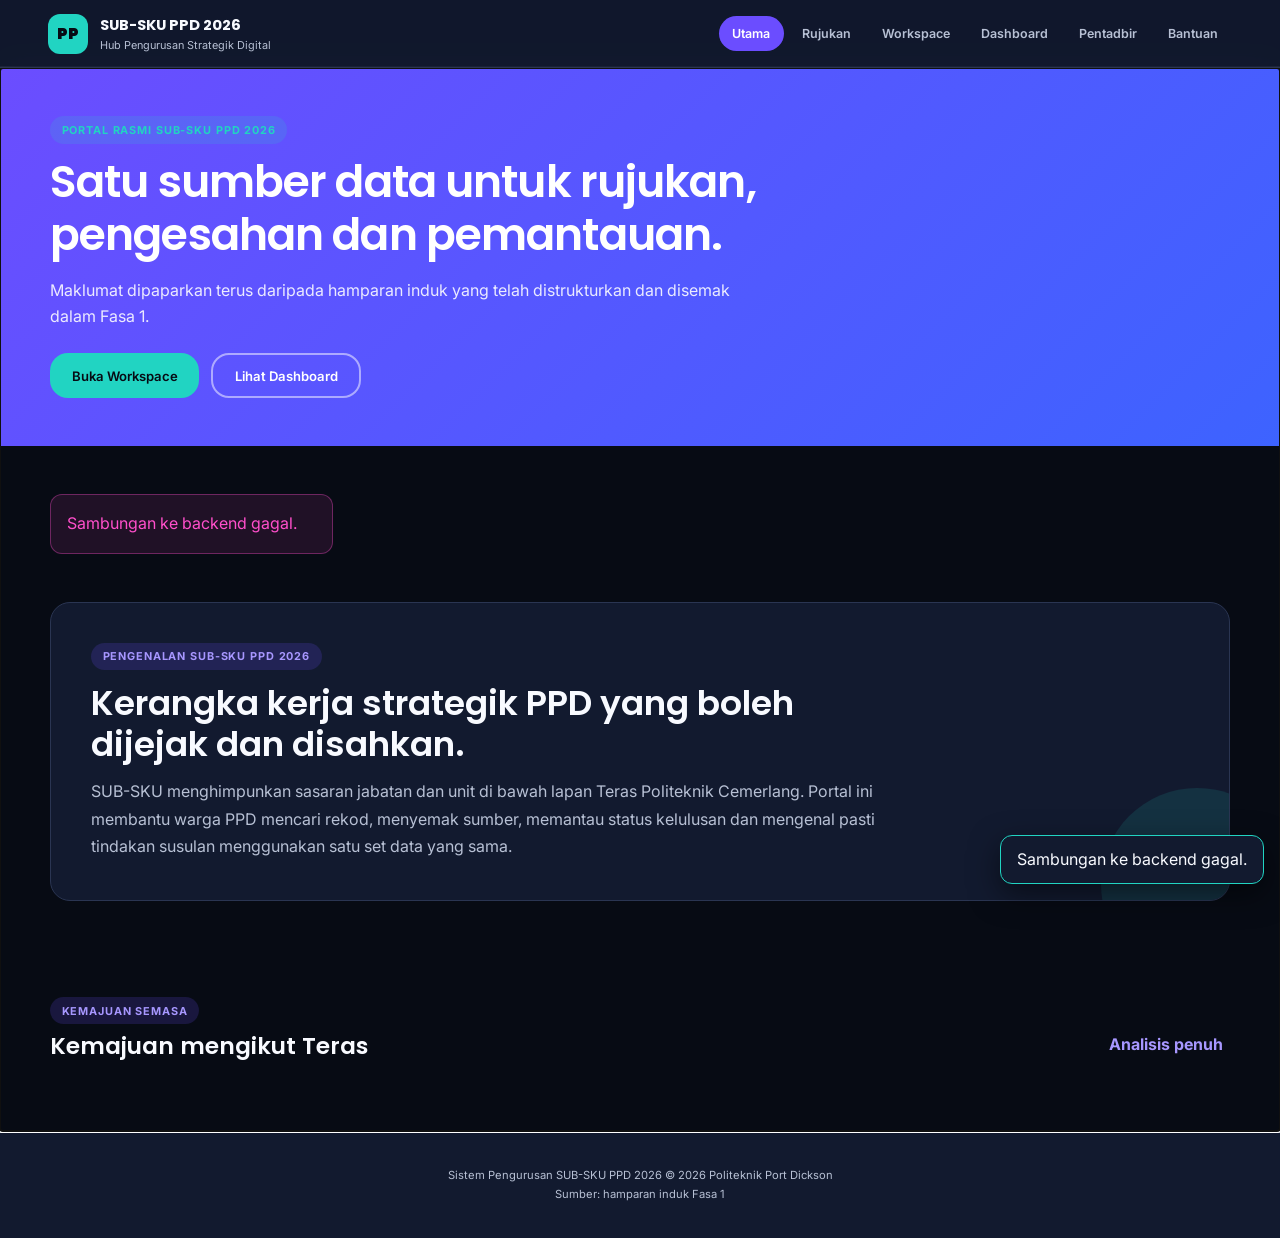
==== index.html @ 53a94548 "Apply CAMP21 master design system (shared with Smart DT Guide) Restyle the portal with the shared de" ====
<!DOCTYPE html>
<html lang="ms">
<head>
  <base target="_top">
  <meta charset="utf-8">
  <meta name="description" content="Portal rujukan, pemantauan dan pengurusan SUB-SKU Politeknik Port Dickson 2026.">
  <title>SUB-SKU PPD 2026</title>
  <link href="https://fonts.googleapis.com/css2?family=Inter:wght@400;500;600&family=Poppins:wght@500;600;700&display=swap" rel="stylesheet">
  <link rel="stylesheet" href="css/styles.css">
</head>
<body>
  <a class="skip-link" href="#main-content">Langkau ke kandungan utama</a>
  <header class="site-header">
    <a class="brand" href="?page=utama" data-view="utama" aria-label="SUB-SKU PPD 2026 — Utama">
      <span class="brand-mark" aria-hidden="true">PP</span>
      <span><strong>SUB-SKU PPD 2026</strong><small>Hub Pengurusan Strategik Digital</small></span>
    </a>
    <button class="menu-toggle" id="menu-toggle" type="button" aria-expanded="false" aria-controls="primary-nav">Menu</button>
    <nav id="primary-nav" class="primary-nav" aria-label="Navigasi utama">
      <button type="button" data-view="utama">Utama</button>
      <button type="button" data-view="rujukan">Rujukan</button>
      <button type="button" data-view="workspace">Workspace</button>
      <button type="button" data-view="dashboard">Dashboard</button>
      <button type="button" data-view="pentadbir">Pentadbir</button>
      <button type="button" data-view="bantuan">Bantuan</button>
    </nav>
  </header>

  <main id="main-content" tabindex="-1">
    <section class="view" id="view-utama" data-page="utama">
      <div class="hero">
        <div class="hero-inner">
          <span class="eyebrow">Portal Rasmi SUB-SKU PPD 2026</span>
          <h1>Satu sumber data untuk rujukan, pengesahan dan pemantauan.</h1>
          <p>Maklumat dipaparkan terus daripada hamparan induk yang telah distrukturkan dan disemak dalam Fasa 1.</p>
          <div class="hero-actions">
            <button class="button button-lime" type="button" data-view="workspace">Buka Workspace</button>
            <button class="button button-outline" type="button" data-view="dashboard">Lihat Dashboard</button>
          </div>
        </div>
      </div>
      <div class="container section-overlap">
        <div class="metric-grid" id="home-metrics" aria-live="polite"></div>
      </div>
      <section class="container section intro-section" aria-labelledby="intro-title">
        <div class="intro-panel">
          <span class="eyebrow dark">Pengenalan SUB-SKU PPD 2026</span>
          <h2 id="intro-title">Kerangka kerja strategik PPD yang boleh dijejak dan disahkan.</h2>
          <p>SUB-SKU menghimpunkan sasaran jabatan dan unit di bawah lapan Teras Politeknik Cemerlang. Portal ini membantu warga PPD mencari rekod, menyemak sumber, memantau status kelulusan dan mengenal pasti tindakan susulan menggunakan satu set data yang sama.</p>
        </div>
      </section>
      <section class="container section" aria-labelledby="home-teras-title">
        <div class="section-heading"><div><span class="eyebrow dark">Kemajuan Semasa</span><h2 id="home-teras-title">Kemajuan mengikut Teras</h2></div><button class="text-button" type="button" data-view="dashboard">Analisis penuh</button></div>
        <div class="teras-grid" id="home-teras"></div>
      </section>
    </section>

    <section class="view" id="view-rujukan" data-page="rujukan" hidden>
      <div class="page-hero"><div class="container"><span class="eyebrow">Sumber Disemak</span><h1>Dokumen Rujukan</h1><p>Pautan dipaparkan bersama status QA supaya pengguna tidak tersilap menggunakan sumber yang belum disahkan.</p></div></div>
      <div class="container section">
        <div class="notice warning"><strong>Perhatian:</strong> Pautan yang tidak sepadan dinyahaktifkan sehingga dokumen yang betul disahkan oleh pentadbir.</div>
        <div class="filter-row"><label>Tapisan kategori<select id="reference-category"><option value="">Semua kategori</option></select></label></div>
        <div class="reference-list" id="reference-list" aria-live="polite"></div>
      </div>
    </section>

    <section class="view" id="view-workspace" data-page="workspace" hidden>
      <div class="page-hero"><div class="container"><span class="eyebrow">Data Langsung</span><h1>Workspace SUB-SKU</h1><p>Cari, tapis dan semak semua rekod tanpa menduplikasi data daripada hamparan induk.</p></div></div>
      <div class="container section">
        <form id="record-filters" class="filter-panel" role="search">
          <label class="wide">Cari rekod<input id="filter-query" type="search" placeholder="ID, SUB-SKU, jabatan, PIC atau KPI"></label>
          <label>Teras<select id="filter-teras"><option value="">Semua Teras</option></select></label>
          <label>Tier jawatan<select id="filter-tier"><option value="">Semua tier</option></select></label>
          <label>Status kelulusan<select id="filter-approval"><option value="">Semua status</option></select></label>
          <label>Perlu tindakan<select id="filter-action"><option value="">Semua</option><option value="YA">YA</option><option value="TIDAK">TIDAK</option></select></label>
          <button class="button button-navy" type="reset">Tetapkan semula</button>
        </form>
        <div class="result-toolbar"><p id="record-count" aria-live="polite">Memuatkan rekod…</p><button id="export-page" class="text-button" type="button">Eksport halaman (.csv)</button></div>
        <div class="table-wrap"><table class="data-table"><thead><tr><th>ID Rekod</th><th>Teras</th><th>Jabatan / Unit</th><th>SUB-SKU 2026</th><th>Status kelulusan</th><th>Tindakan</th><th><span class="sr-only">Butiran</span></th></tr></thead><tbody id="record-rows"></tbody></table></div>
        <div class="pagination"><button id="previous-page" class="button button-soft" type="button">Sebelumnya</button><span id="page-status">Halaman 1</span><button id="next-page" class="button button-navy" type="button">Seterusnya</button></div>
      </div>
    </section>

    <section class="view" id="view-dashboard" data-page="dashboard" hidden>
      <div class="page-hero"><div class="container"><span class="eyebrow">Pemantauan</span><h1>Dashboard Prestasi</h1><p>Semua indikator dikira secara langsung daripada status Fasa 1 dalam hamparan induk.</p></div></div>
      <div class="container section">
        <div class="metric-grid" id="dashboard-metrics"></div>
        <div class="dashboard-grid">
          <section class="panel" aria-labelledby="approval-title"><h2 id="approval-title">Status kelulusan</h2><div id="approval-bars"></div></section>
          <section class="panel" aria-labelledby="source-title"><h2 id="source-title">Status sumber</h2><div id="source-bars"></div></section>
        </div>
        <section class="panel" aria-labelledby="dashboard-teras-title"><div class="section-heading"><h2 id="dashboard-teras-title">Prestasi mengikut Teras</h2></div><div class="teras-table" id="dashboard-teras"></div></section>
      </div>
    </section>

    <section class="view" id="view-pentadbir" data-page="pentadbir" hidden>
      <div class="page-hero admin"><div class="container"><span class="eyebrow">Akses Terkawal</span><h1>Panel Pentadbir</h1><p>Kemaskini hanya dibenarkan kepada e-mel rasmi yang tersenarai dalam tab PENTADBIR 2026.</p></div></div>
      <div class="container section" id="admin-content"><div class="loading-card">Menyemak akses pentadbir…</div></div>
    </section>

    <section class="view" id="view-bantuan" data-page="bantuan" hidden>
      <div class="page-hero"><div class="container"><span class="eyebrow">Panduan Pengguna</span><h1>Bantuan & Soalan Lazim</h1><p>Panduan ringkas untuk menggunakan portal dengan betul dan selamat.</p></div></div>
      <div class="container section faq-list">
        <details><summary>Apakah SUB-SKU PPD 2026?</summary><p>SUB-SKU ialah pecahan sasaran strategik mengikut Teras, tier jawatan, PIC serta jabatan atau unit bagi memudahkan pelaksanaan dan pemantauan di Politeknik Port Dickson.</p></details>
        <details><summary>Di manakah saya perlu mengemaskini rekod?</summary><p>Gunakan Panel Pentadbir dalam portal. Kemaskini dibuat terus pada rekod yang sama dalam MASTER SUB-SKU 2026 dan direkodkan dalam log audit.</p></details>
        <details><summary>Mengapa sesetengah pautan rujukan tidak boleh dibuka?</summary><p>Pautan yang dikenal pasti tidak sepadan dinyahaktifkan bagi mengelakkan penggunaan dokumen yang salah. Pentadbir perlu menggantikannya dengan pautan rasmi yang betul.</p></details>
        <details><summary>Siapakah yang boleh mengemaskini data?</summary><p>Hanya pengguna dengan e-mel rasmi @polipd.edu.my yang tersenarai dalam tab PENTADBIR 2026. Pengguna lain mendapat akses baca sahaja.</p></details>
        <details><summary>Apakah maksud “Perlu Tindakan”?</summary><p>Nilai YA dijana secara automatik jika rekod belum lengkap, belum disahkan atau sumbernya belum disahkan/cadangan baharu.</p></details>
      </div>
    </section>
  </main>

  <footer><p>Sistem Pengurusan SUB-SKU PPD 2026 © 2026 Politeknik Port Dickson</p><p id="data-timestamp">Sumber: hamparan induk Fasa 1</p></footer>

  <dialog id="record-dialog" aria-labelledby="dialog-title"><form method="dialog" class="dialog-shell"><div class="dialog-header"><div><span class="eyebrow dark">Butiran Rekod</span><h2 id="dialog-title">SUB-SKU</h2></div><button class="icon-button" value="cancel" aria-label="Tutup">×</button></div><div id="dialog-content"></div></form></dialog>
  <div id="toast" class="toast" role="status" aria-live="polite"></div>
  <script>window.INITIAL_VIEW = new URLSearchParams(location.search).get('page') || 'utama';</script>
  <script src="js/config.js"></script>
  <script src="js/api-client.js"></script>
  <script src="js/app.js"></script>
</body>
</html>
---- css/styles.css ----
/* =========================================================
   SUB-SKU PPD 2026: MASTER DESIGN SYSTEM (CAMP21 SPRINT)
   Shared tokens with Smart DT Guide
   ========================================================= */

:root {
    /* --- Global Base Colors --- */
    --bg-main: #070B14;       /* Deep Midnight Navy - Main App Background */
    --sidebar-bg: #121A2F;    /* Dark Indigo - Header & Panels */
    --card-bg: #101722;       /* Charcoal Navy - Cards */
    --border-light: #2A3552;  /* Indigo Grey - Soft Card Borders */

    /* --- Typography Colors --- */
    --text-main: #F8FAFF;     /* Soft White - Main Text */
    --text-muted: #B7C0D4;    /* Cool Grey - Secondary Text */

    /* --- UI States --- */
    --locked-state: #566070;  /* Muted Grey - Disabled */

    /* --- Phase Accent Colors (The Vibrant Core) --- */
    --phase-empathy: #21D4C2; /* Vibrant Teal */
    --phase-define: #6B4DFF;  /* Neon Violet */
    --phase-ideate: #FF4FCB;  /* Hot Magenta */
    --phase-prototype: #FFC83D; /* Vibrant Yellow */
    --phase-test: #8DFF3F;    /* Fluorescent Green */
    --phase-pitch: #3D63FF;   /* Electric Blue */

    /* --- Typography Families --- */
    --font-primary: 'Poppins', sans-serif;
    --font-secondary: 'Inter', sans-serif;

    /* --- Component Variables --- */
    --radius-btn: 18px;
    --radius-card: 20px;
    --radius-input: 12px;
    --transition: all 0.3s cubic-bezier(0.25, 0.8, 0.25, 1);
    --shadow-md: 0 10px 30px rgba(0, 0, 0, 0.5);
}

/* =========================================================
   GLOBAL RESETS & STRUCTURE
   ========================================================= */
* { margin: 0; padding: 0; box-sizing: border-box; -webkit-font-smoothing: antialiased; }
html { scroll-behavior: smooth; }
body { background-color: var(--bg-main); color: var(--text-main); font-family: var(--font-secondary); min-height: 100vh; }
h1, h2, h3, h4 { font-family: var(--font-primary); font-weight: 600; line-height: 1.2; }
a { color: inherit; }
button, input, select, textarea { font: inherit; }
button { cursor: pointer; }
.skip-link { position: fixed; left: 1rem; top: -5rem; background: var(--phase-pitch); color: #fff; padding: .75rem 1rem; z-index: 100; border-radius: var(--radius-input); }
.skip-link:focus { top: 1rem; }
.sr-only { position: absolute; width: 1px; height: 1px; padding: 0; margin: -1px; overflow: hidden; clip: rect(0,0,0,0); white-space: nowrap; border: 0; }

/* =========================================================
   HEADER & NAVIGATION
   ========================================================= */
.site-header { position: sticky; top: 0; z-index: 30; display: flex; align-items: center; justify-content: space-between; gap: 1rem; padding: .85rem clamp(1rem,4vw,3rem); background: rgba(18, 26, 47, .92); border-bottom: 1px solid var(--border-light); backdrop-filter: blur(14px); }
.brand { display: flex; align-items: center; gap: .75rem; text-decoration: none; }
.brand-mark { display: grid; place-items: center; width: 2.5rem; height: 2.5rem; border-radius: var(--radius-input); background: var(--phase-empathy); color: var(--bg-main); font-weight: 900; font-family: var(--font-primary); }
.brand strong, .brand small { display: block; }
.brand strong { font-size: .92rem; font-family: var(--font-primary); }
.brand small { font-size: .68rem; color: var(--text-muted); margin-top: .15rem; }
.primary-nav { display: flex; align-items: center; gap: .25rem; }
.primary-nav button { border: 0; background: transparent; color: var(--text-muted); font-weight: 600; font-size: .78rem; padding: .65rem .85rem; border-radius: 999px; transition: var(--transition); }
.primary-nav button:hover, .primary-nav button:focus-visible, .primary-nav button.active { background: var(--phase-define); color: #fff; }
.menu-toggle { display: none; border: 1px solid var(--border-light); background: var(--card-bg); color: var(--text-main); border-radius: var(--radius-input); padding: .55rem .8rem; font-weight: 700; }

/* =========================================================
   HERO & PAGE HEADERS
   ========================================================= */
.container { width: min(1180px, calc(100% - 2rem)); margin-inline: auto; }
.hero { background: linear-gradient(135deg, var(--phase-define), var(--phase-pitch)); color: #fff; }
.hero-inner { width: min(1180px, calc(100% - 4rem)); margin: auto; padding: 3rem 0; }
.hero h1 { font-size: clamp(1.75rem,4vw,2.75rem); letter-spacing: -.02em; margin: .8rem 0 1rem; max-width: 760px; }
.page-hero { background: radial-gradient(circle at top right, rgba(107, 77, 255, .25), transparent 55%), linear-gradient(130deg, var(--sidebar-bg), var(--bg-main)); color: var(--text-main); padding: 3.5rem 0; border-bottom: 1px solid var(--border-light); }
.page-hero.admin { background: radial-gradient(circle at top right, rgba(255, 79, 203, .22), transparent 55%), linear-gradient(130deg, var(--sidebar-bg), var(--bg-main)); }
.page-hero h1 { font-size: clamp(2rem,5vw,3.4rem); letter-spacing: -.03em; margin: .8rem 0 1rem; }
.hero p, .page-hero p { max-width: 680px; font-size: 1rem; line-height: 1.6; color: var(--text-muted); }
.hero p { color: rgba(255,255,255,.88); }
.eyebrow { display: inline-flex; padding: .42rem .72rem; border-radius: 999px; background: rgba(33, 212, 194, .15); color: var(--phase-empathy); font-size: .68rem; font-weight: 700; letter-spacing: .08em; text-transform: uppercase; }
.eyebrow.dark { background: rgba(107, 77, 255, .18); color: #A797FF; }
.hero-actions { display: flex; gap: .75rem; flex-wrap: wrap; margin-top: 1.5rem; }

/* =========================================================
   GLOBAL BUTTON SYSTEM
   ========================================================= */
.button { border: 0; border-radius: var(--radius-btn); padding: .78rem 1.35rem; font-weight: 600; font-size: .82rem; transition: var(--transition); }
.button:hover { transform: translateY(-2px); }
.button:disabled { opacity: .45; cursor: not-allowed; transform: none; }
.button-lime { background: var(--phase-empathy); color: var(--bg-main); }
.button-lime:hover { box-shadow: 0 4px 15px rgba(33, 212, 194, .4); }
.button-outline { background: transparent; color: #fff; border: 2px solid rgba(255,255,255,.5); }
.button-outline:hover { border-color: #fff; }
.button-navy { background: var(--phase-pitch); color: #fff; }
.button-navy:hover { background: #2b4acc; box-shadow: 0 4px 15px rgba(61, 99, 255, .4); }
.button-soft { background: var(--sidebar-bg); color: var(--text-main); border: 1px solid var(--border-light); }
.text-button { border: 0; background: transparent; color: #A797FF; font-weight: 700; padding: .45rem; transition: var(--transition); }
.text-button:hover { color: var(--phase-empathy); }

/* =========================================================
   SECTIONS, METRICS & TERAS CARDS
   ========================================================= */
.section { padding: 3rem 0; }
.section-overlap { margin-top: 0; position: relative; padding-top: 3rem; }
.metric-grid { display: grid; grid-template-columns: repeat(4, minmax(0,1fr)); gap: 1rem; }
.metric-card { background: var(--card-bg); border: 1px solid var(--border-light); border-radius: var(--radius-card); padding: 1.35rem; text-align: center; box-shadow: var(--shadow-md); border-top: 4px solid var(--phase-empathy); }
.metric-card:nth-child(2) { border-top-color: var(--phase-define); }
.metric-card:nth-child(3) { border-top-color: var(--phase-ideate); }
.metric-card:nth-child(4) { border-top-color: var(--phase-prototype); }
.metric-card strong { display: block; font-size: 1.85rem; letter-spacing: -.03em; font-family: var(--font-primary); }
.metric-card span { font-size: .72rem; color: var(--text-muted); font-weight: 600; text-transform: uppercase; }
.intro-panel { background: var(--sidebar-bg); color: var(--text-main); border: 1px solid var(--border-light); border-radius: var(--radius-card); padding: clamp(1.5rem,4vw,2.5rem); position: relative; overflow: hidden; }
.intro-panel:after { content: ""; position: absolute; width: 12rem; height: 12rem; border-radius: 50%; right: -4rem; bottom: -5rem; background: var(--phase-empathy); opacity: .12; }
.intro-panel h2 { font-size: clamp(1.5rem,3vw,2.15rem); max-width: 760px; margin: .8rem 0; }
.intro-panel p { max-width: 850px; line-height: 1.7; color: var(--text-muted); }
.section-heading { display: flex; justify-content: space-between; align-items: end; gap: 1rem; margin-bottom: 1.35rem; }
.section-heading h2, .panel h2 { margin: .55rem 0 0; font-size: 1.45rem; }
.teras-grid { display: grid; grid-template-columns: repeat(4, minmax(0,1fr)); gap: 1rem; }
.teras-card { background: var(--card-bg); border: 1px solid var(--border-light); border-radius: var(--radius-card); padding: 1.1rem; transition: var(--transition); }
.teras-card:hover { border-color: var(--phase-define); transform: translateY(-2px); }
.teras-card h3 { font-size: .86rem; min-height: 2.5rem; margin: .25rem 0 1rem; }
.teras-card .split { display: flex; justify-content: space-between; font-size: .74rem; color: var(--text-muted); }
.progress { height: .55rem; border-radius: 1rem; background: var(--sidebar-bg); overflow: hidden; margin: .7rem 0; }
.progress span { display: block; height: 100%; border-radius: inherit; background: linear-gradient(90deg, var(--phase-define), var(--phase-pitch)); }

/* =========================================================
   NOTICES, FILTERS & FORM ELEMENTS
   ========================================================= */
.notice { padding: 1rem 1.1rem; border-radius: var(--radius-input); margin-bottom: 1.25rem; line-height: 1.55; background: var(--card-bg); border: 1px solid var(--border-light); }
.notice.warning { background: rgba(255, 200, 61, .1); color: var(--phase-prototype); border: 1px solid rgba(255, 200, 61, .35); }
.filter-panel { display: grid; grid-template-columns: 2fr repeat(4,1fr) auto; gap: .75rem; align-items: end; background: var(--card-bg); border: 1px solid var(--border-light); border-radius: var(--radius-card); padding: 1rem; box-shadow: var(--shadow-md); }
label { display: grid; gap: .35rem; color: var(--text-muted); font-size: .7rem; font-weight: 600; }
input, select, textarea { width: 100%; border: 1px solid var(--border-light); border-radius: var(--radius-input); background: var(--sidebar-bg); color: var(--text-main); padding: .72rem .75rem; min-height: 2.7rem; transition: var(--transition); }
input::placeholder, textarea::placeholder { color: var(--locked-state); }
input:focus, select:focus, textarea:focus { outline: none; border-color: var(--phase-pitch); background: var(--card-bg); }
select option { background: var(--sidebar-bg); color: var(--text-main); }
.result-toolbar, .pagination { display: flex; align-items: center; justify-content: space-between; gap: 1rem; margin: 1rem 0; }
.result-toolbar p { color: var(--text-muted); font-size: .82rem; }
.filter-row { display: flex; justify-content: flex-end; margin-bottom: 1rem; }
.filter-row label { width: min(300px, 100%); }

/* =========================================================
   DATA TABLE & BADGES
   ========================================================= */
.table-wrap { overflow: auto; background: var(--card-bg); border: 1px solid var(--border-light); border-radius: var(--radius-card); }
.data-table { border-collapse: collapse; width: 100%; min-width: 920px; }
.data-table th, .data-table td { text-align: left; padding: .85rem .8rem; border-bottom: 1px solid var(--border-light); font-size: .76rem; vertical-align: top; }
.data-table th { background: var(--sidebar-bg); color: var(--text-muted); font-size: .67rem; text-transform: uppercase; letter-spacing: .04em; }
.data-table tbody tr:hover { background: rgba(107, 77, 255, .08); }
.data-table tbody tr:last-child td { border-bottom: none; }
.badge { display: inline-flex; padding: .3rem .55rem; border-radius: 999px; font-size: .65rem; font-weight: 700; white-space: nowrap; }
.badge.approved, .badge.no { background: rgba(141, 255, 63, .14); color: var(--phase-test); }
.badge.conditional { background: rgba(255, 200, 61, .14); color: var(--phase-prototype); }
.badge.unreviewed, .badge.yes { background: rgba(255, 79, 203, .14); color: var(--phase-ideate); }
.badge.info { background: rgba(107, 77, 255, .18); color: #A797FF; }
.row-action { border: 0; background: rgba(107, 77, 255, .18); color: #A797FF; font-weight: 700; padding: .45rem .7rem; border-radius: var(--radius-input); transition: var(--transition); }
.row-action:hover { background: var(--phase-define); color: #fff; }
.empty-state, .loading-card { padding: 2rem; text-align: center; color: var(--text-muted); background: var(--card-bg); border: 1px solid var(--border-light); border-radius: var(--radius-card); }

/* =========================================================
   REFERENCE CARDS
   ========================================================= */
.reference-list { display: grid; gap: .75rem; }
.reference-card { display: grid; grid-template-columns: auto 1fr auto; gap: 1rem; align-items: center; background: var(--card-bg); border: 1px solid var(--border-light); border-radius: var(--radius-card); padding: 1rem; transition: var(--transition); }
.reference-card:hover { border-color: var(--phase-empathy); }
.reference-code { display: grid; place-items: center; width: 3rem; height: 3rem; border-radius: var(--radius-input); background: rgba(33, 212, 194, .14); color: var(--phase-empathy); font-weight: 800; font-family: var(--font-primary); }
.reference-card h2 { font-size: .92rem; margin: 0 0 .3rem; }
.reference-card p { font-size: .74rem; color: var(--text-muted); margin: .2rem 0; }
.reference-card a, .reference-card .disabled-link { padding: .58rem .85rem; border-radius: var(--radius-btn); font-size: .72rem; font-weight: 700; text-decoration: none; }
.reference-card a { background: var(--phase-pitch); color: #fff; transition: var(--transition); }
.reference-card a:hover { background: #2b4acc; }
.disabled-link { background: var(--sidebar-bg); color: var(--locked-state); border: 1px solid var(--border-light); }

/* =========================================================
   DASHBOARD PANELS & ADMIN
   ========================================================= */
.dashboard-grid { display: grid; grid-template-columns: 1fr 1fr; gap: 1rem; margin: 1rem 0; }
.panel { background: var(--card-bg); border: 1px solid var(--border-light); border-radius: var(--radius-card); padding: 1.25rem; box-shadow: var(--shadow-md); }
.bar-row { display: grid; grid-template-columns: minmax(120px,1.5fr) 3fr auto; gap: .75rem; align-items: center; margin: 1rem 0; font-size: .76rem; }
.bar-track { height: .65rem; border-radius: 1rem; background: var(--sidebar-bg); overflow: hidden; }
.bar-fill { height: 100%; background: linear-gradient(90deg, var(--phase-define), var(--phase-pitch)); border-radius: inherit; }
.teras-table .teras-line { display: grid; grid-template-columns: 2fr 2fr auto; gap: 1rem; align-items: center; padding: .8rem 0; border-bottom: 1px solid var(--border-light); font-size: .78rem; }
.admin-overview { display: grid; grid-template-columns: repeat(4,1fr); gap: 1rem; margin-bottom: 1rem; }
.admin-card { padding: 1.1rem; border-radius: var(--radius-card); background: var(--card-bg); border: 1px solid var(--border-light); }
.admin-card strong { font-size: 1.65rem; display: block; font-family: var(--font-primary); }
.admin-card span { font-size: .68rem; color: var(--text-muted); font-weight: 700; text-transform: uppercase; }
.activity-list { display: grid; gap: .6rem; }
.activity-item { padding: .8rem; background: var(--sidebar-bg); border-radius: var(--radius-input); font-size: .75rem; color: var(--text-muted); }
.activity-item strong { display: block; margin-bottom: .2rem; color: var(--text-main); }

/* =========================================================
   FAQ & FOOTER
   ========================================================= */
.faq-list { display: grid; gap: .75rem; }
.faq-list details { background: var(--card-bg); border: 1px solid var(--border-light); border-radius: var(--radius-card); padding: 0 1.1rem; }
.faq-list details[open] { border-color: var(--phase-define); }
.faq-list summary { padding: 1rem 0; font-weight: 600; cursor: pointer; font-family: var(--font-primary); }
.faq-list p { color: var(--text-muted); line-height: 1.7; margin: 0 0 1rem; }
footer { text-align: center; color: var(--text-muted); font-size: .7rem; border-top: 1px solid var(--border-light); padding: 2rem 1rem; background: var(--sidebar-bg); }
footer p { margin: .3rem; }

/* =========================================================
   TOAST & DIALOG
   ========================================================= */
.toast { position: fixed; right: 1rem; bottom: 1rem; z-index: 60; max-width: 360px; background: var(--sidebar-bg); color: var(--text-main); border: 1px solid var(--phase-empathy); padding: .85rem 1rem; border-radius: var(--radius-input); box-shadow: var(--shadow-md); opacity: 0; transform: translateY(1rem); pointer-events: none; transition: .2s; }
.toast.show { opacity: 1; transform: none; }
dialog { width: min(760px, calc(100% - 2rem)); border: 1px solid var(--border-light); border-radius: var(--radius-card); padding: 0; background: var(--card-bg); color: var(--text-main); box-shadow: var(--shadow-md); }
dialog::backdrop { background: rgba(7, 11, 20, .8); }
.dialog-shell { margin: 0; }
.dialog-header { display: flex; justify-content: space-between; align-items: start; gap: 1rem; padding: 1.25rem; border-bottom: 1px solid var(--border-light); }
.dialog-header h2 { margin: .5rem 0 0; font-size: 1.2rem; }
.icon-button { border: 0; background: var(--sidebar-bg); color: var(--text-main); border-radius: 50%; width: 2.3rem; height: 2.3rem; font-size: 1.4rem; transition: var(--transition); }
.icon-button:hover { background: var(--phase-ideate); }
.dialog-body { padding: 1.25rem; }
.detail-grid { display: grid; grid-template-columns: 1fr 1fr; gap: .8rem; }
.detail { background: var(--sidebar-bg); border-radius: var(--radius-input); padding: .75rem; }
.detail.wide { grid-column: 1 / -1; }
.detail strong { display: block; font-size: .65rem; color: var(--text-muted); text-transform: uppercase; margin-bottom: .3rem; }
.edit-form { display: grid; grid-template-columns: 1fr 1fr; gap: .8rem; margin-top: 1rem; padding-top: 1rem; border-top: 1px solid var(--border-light); }
.edit-form .wide { grid-column: 1 / -1; }
.dialog-actions { display: flex; justify-content: flex-end; gap: .7rem; margin-top: 1rem; }
.error-box { background: rgba(255, 79, 203, .1); color: var(--phase-ideate); border: 1px solid rgba(255, 79, 203, .35); border-radius: var(--radius-input); padding: 1rem; line-height: 1.6; }

/* =========================================================
   RESPONSIVE
   ========================================================= */
@media (max-width: 980px) {
    .metric-grid, .teras-grid, .admin-overview { grid-template-columns: repeat(2,1fr); }
    .filter-panel { grid-template-columns: 1fr 1fr; }
    .filter-panel .wide { grid-column: 1 / -1; }
    .dashboard-grid { grid-template-columns: 1fr; }
    .primary-nav { display: none; position: absolute; top: 100%; left: 0; right: 0; background: var(--sidebar-bg); border-bottom: 1px solid var(--border-light); padding: 1rem; box-shadow: var(--shadow-md); flex-wrap: wrap; }
    .primary-nav.open { display: flex; }
    .menu-toggle { display: block; }
}
@media (max-width: 640px) {
    .hero-inner { padding-bottom: 5rem; }
    .metric-grid, .teras-grid, .admin-overview, .filter-panel, .detail-grid, .edit-form { grid-template-columns: 1fr; }
    .section { padding: 2.4rem 0; }
    .reference-card { grid-template-columns: auto 1fr; }
    .reference-card > a, .reference-card > .disabled-link { grid-column: 1 / -1; text-align: center; }
    .teras-table .teras-line { grid-template-columns: 1fr; }
    .bar-row { grid-template-columns: 1fr auto; }
    .bar-track { grid-column: 1 / -1; grid-row: 2; }
    .site-header { padding: .75rem 1rem; }
    .brand small { display: none; }
    .primary-nav button { flex: 1 1 30%; }
    .section-heading { align-items: start; }
    .data-table th, .data-table td { padding: .75rem .65rem; }
}
@media (prefers-reduced-motion: reduce) {
    * { scroll-behavior: auto !important; transition: none !important; }
}
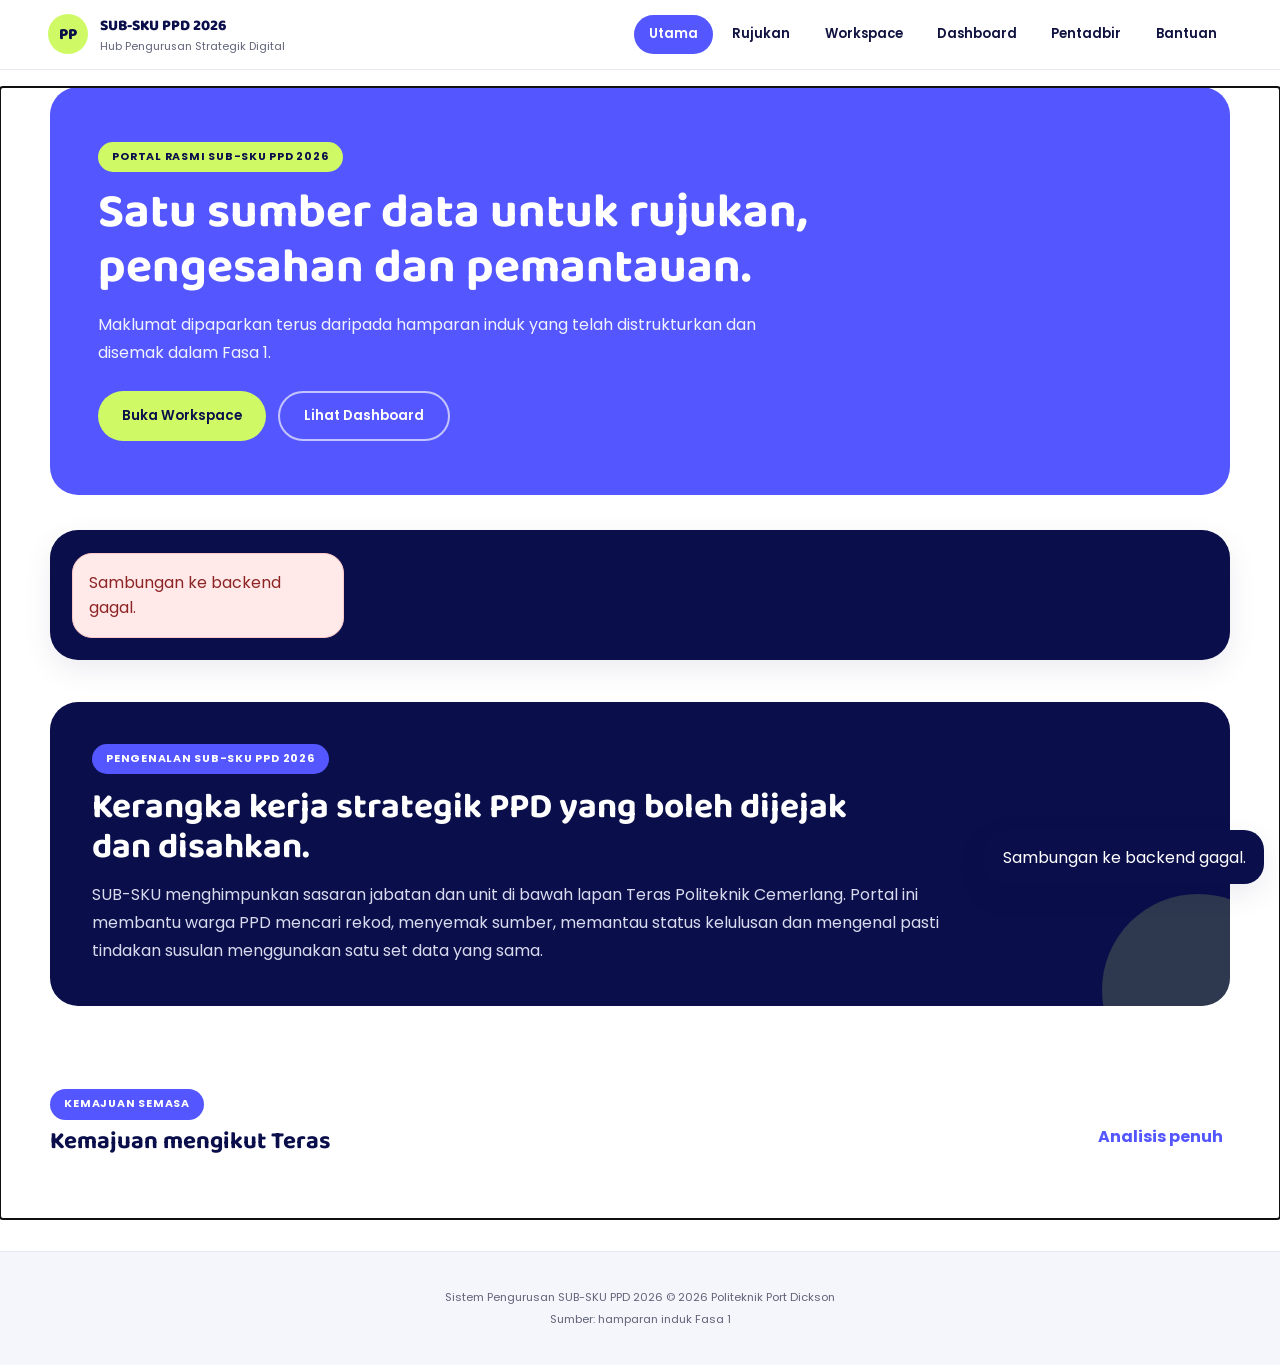
==== commit d3a401e0: "Restyle to match the PpdReferenceSite / SkuDashboard Claude design Light theme per the original desi" ====
--- a/index.html
+++ b/index.html
@@ -5,7 +5,7 @@
   <meta charset="utf-8">
   <meta name="description" content="Portal rujukan, pemantauan dan pengurusan SUB-SKU Politeknik Port Dickson 2026.">
   <title>SUB-SKU PPD 2026</title>
-  <link href="https://fonts.googleapis.com/css2?family=Inter:wght@400;500;600&family=Poppins:wght@500;600;700&display=swap" rel="stylesheet">
+  <link href="https://fonts.googleapis.com/css2?family=Baloo+2:wght@600;700;800&family=Poppins:wght@400;500;600;700&display=swap" rel="stylesheet">
   <link rel="stylesheet" href="css/styles.css">
 </head>
 <body>
--- a/css/styles.css
+++ b/css/styles.css
@@ -1,225 +1,230 @@
 /* =========================================================
-   SUB-SKU PPD 2026: MASTER DESIGN SYSTEM (CAMP21 SPRINT)
-   Shared tokens with Smart DT Guide
+   SUB-SKU PPD 2026 — Design mengikut PpdReferenceSite /
+   SkuDashboard (Claude design): tema cerah, sudut bulat,
+   panel navy gelap, aksen lime / violet / coral / pink.
    ========================================================= */
 
 :root {
-    /* --- Global Base Colors --- */
-    --bg-main: #070B14;       /* Deep Midnight Navy - Main App Background */
-    --sidebar-bg: #121A2F;    /* Dark Indigo - Header & Panels */
-    --card-bg: #101722;       /* Charcoal Navy - Cards */
-    --border-light: #2A3552;  /* Indigo Grey - Soft Card Borders */
-
-    /* --- Typography Colors --- */
-    --text-main: #F8FAFF;     /* Soft White - Main Text */
-    --text-muted: #B7C0D4;    /* Cool Grey - Secondary Text */
-
-    /* --- UI States --- */
-    --locked-state: #566070;  /* Muted Grey - Disabled */
-
-    /* --- Phase Accent Colors (The Vibrant Core) --- */
-    --phase-empathy: #21D4C2; /* Vibrant Teal */
-    --phase-define: #6B4DFF;  /* Neon Violet */
-    --phase-ideate: #FF4FCB;  /* Hot Magenta */
-    --phase-prototype: #FFC83D; /* Vibrant Yellow */
-    --phase-test: #8DFF3F;    /* Fluorescent Green */
-    --phase-pitch: #3D63FF;   /* Electric Blue */
-
-    /* --- Typography Families --- */
-    --font-primary: 'Poppins', sans-serif;
-    --font-secondary: 'Inter', sans-serif;
-
-    /* --- Component Variables --- */
-    --radius-btn: 18px;
+    /* --- Palette --- */
+    --navy: #0A0E4A;          /* Deep Navy - panels, buttons, headings */
+    --navy-card: #101653;     /* Navy card inside dark panels */
+    --violet: #5457FF;        /* Blue Violet - hero, links, primary accent */
+    --lime: #CFFA66;          /* Lime - success / highlight */
+    --coral: #FF6B6B;         /* Coral - warning / attention */
+    --pink: #FF69A4;          /* Pink - conditional / secondary accent */
+
+    --bg: #FFFFFF;
+    --soft: #F5F6FB;
+    --line: #E7E8F2;
+    --ink: #10133F;
+    --muted: #62657A;
+
+    /* --- Typography --- */
+    --font-display: 'Baloo 2', 'Poppins', sans-serif;
+    --font-body: 'Poppins', sans-serif;
+
+    /* --- Components --- */
+    --radius-pill: 999px;
     --radius-card: 20px;
-    --radius-input: 12px;
-    --transition: all 0.3s cubic-bezier(0.25, 0.8, 0.25, 1);
-    --shadow-md: 0 10px 30px rgba(0, 0, 0, 0.5);
-}
-
-/* =========================================================
-   GLOBAL RESETS & STRUCTURE
+    --radius-hero: 28px;
+    --radius-input: 14px;
+    --shadow: 0 10px 30px rgba(10, 14, 74, .08);
+    --transition: all .3s cubic-bezier(.25, .8, .25, 1);
+}
+
+/* =========================================================
+   GLOBAL
    ========================================================= */
 * { margin: 0; padding: 0; box-sizing: border-box; -webkit-font-smoothing: antialiased; }
 html { scroll-behavior: smooth; }
-body { background-color: var(--bg-main); color: var(--text-main); font-family: var(--font-secondary); min-height: 100vh; }
-h1, h2, h3, h4 { font-family: var(--font-primary); font-weight: 600; line-height: 1.2; }
+body { background: var(--bg); color: var(--ink); font-family: var(--font-body); min-height: 100vh; }
+h1, h2, h3, h4 { font-family: var(--font-display); font-weight: 700; line-height: 1.15; color: var(--navy); }
 a { color: inherit; }
 button, input, select, textarea { font: inherit; }
 button { cursor: pointer; }
-.skip-link { position: fixed; left: 1rem; top: -5rem; background: var(--phase-pitch); color: #fff; padding: .75rem 1rem; z-index: 100; border-radius: var(--radius-input); }
+.skip-link { position: fixed; left: 1rem; top: -5rem; background: var(--navy); color: #fff; padding: .75rem 1rem; z-index: 100; border-radius: var(--radius-input); }
 .skip-link:focus { top: 1rem; }
 .sr-only { position: absolute; width: 1px; height: 1px; padding: 0; margin: -1px; overflow: hidden; clip: rect(0,0,0,0); white-space: nowrap; border: 0; }
 
 /* =========================================================
-   HEADER & NAVIGATION
-   ========================================================= */
-.site-header { position: sticky; top: 0; z-index: 30; display: flex; align-items: center; justify-content: space-between; gap: 1rem; padding: .85rem clamp(1rem,4vw,3rem); background: rgba(18, 26, 47, .92); border-bottom: 1px solid var(--border-light); backdrop-filter: blur(14px); }
+   HEADER & NAVIGATION (white bar, navy text)
+   ========================================================= */
+.site-header { position: sticky; top: 0; z-index: 30; display: flex; align-items: center; justify-content: space-between; gap: 1rem; padding: .85rem clamp(1rem,4vw,3rem); background: rgba(255,255,255,.96); border-bottom: 1px solid var(--line); backdrop-filter: blur(14px); }
 .brand { display: flex; align-items: center; gap: .75rem; text-decoration: none; }
-.brand-mark { display: grid; place-items: center; width: 2.5rem; height: 2.5rem; border-radius: var(--radius-input); background: var(--phase-empathy); color: var(--bg-main); font-weight: 900; font-family: var(--font-primary); }
+.brand-mark { display: grid; place-items: center; width: 2.5rem; height: 2.5rem; border-radius: 50%; background: var(--lime); color: var(--navy); font-weight: 800; font-family: var(--font-display); }
 .brand strong, .brand small { display: block; }
-.brand strong { font-size: .92rem; font-family: var(--font-primary); }
-.brand small { font-size: .68rem; color: var(--text-muted); margin-top: .15rem; }
+.brand strong { font-size: .95rem; font-family: var(--font-display); font-weight: 800; color: var(--navy); }
+.brand small { font-size: .68rem; color: var(--muted); margin-top: .1rem; }
 .primary-nav { display: flex; align-items: center; gap: .25rem; }
-.primary-nav button { border: 0; background: transparent; color: var(--text-muted); font-weight: 600; font-size: .78rem; padding: .65rem .85rem; border-radius: 999px; transition: var(--transition); }
-.primary-nav button:hover, .primary-nav button:focus-visible, .primary-nav button.active { background: var(--phase-define); color: #fff; }
-.menu-toggle { display: none; border: 1px solid var(--border-light); background: var(--card-bg); color: var(--text-main); border-radius: var(--radius-input); padding: .55rem .8rem; font-weight: 700; }
-
-/* =========================================================
-   HERO & PAGE HEADERS
+.primary-nav button { border: 0; background: transparent; color: var(--ink); font-weight: 600; font-size: .82rem; padding: .6rem .95rem; border-radius: var(--radius-pill); transition: var(--transition); }
+.primary-nav button:hover, .primary-nav button:focus-visible { color: var(--violet); background: var(--soft); }
+.primary-nav button.active { background: var(--violet); color: #fff; }
+.menu-toggle { display: none; border: 1px solid var(--line); background: #fff; color: var(--navy); border-radius: var(--radius-pill); padding: .55rem .95rem; font-weight: 700; }
+
+/* =========================================================
+   HERO — big rounded violet card
    ========================================================= */
 .container { width: min(1180px, calc(100% - 2rem)); margin-inline: auto; }
-.hero { background: linear-gradient(135deg, var(--phase-define), var(--phase-pitch)); color: #fff; }
-.hero-inner { width: min(1180px, calc(100% - 4rem)); margin: auto; padding: 3rem 0; }
-.hero h1 { font-size: clamp(1.75rem,4vw,2.75rem); letter-spacing: -.02em; margin: .8rem 0 1rem; max-width: 760px; }
-.page-hero { background: radial-gradient(circle at top right, rgba(107, 77, 255, .25), transparent 55%), linear-gradient(130deg, var(--sidebar-bg), var(--bg-main)); color: var(--text-main); padding: 3.5rem 0; border-bottom: 1px solid var(--border-light); }
-.page-hero.admin { background: radial-gradient(circle at top right, rgba(255, 79, 203, .22), transparent 55%), linear-gradient(130deg, var(--sidebar-bg), var(--bg-main)); }
-.page-hero h1 { font-size: clamp(2rem,5vw,3.4rem); letter-spacing: -.03em; margin: .8rem 0 1rem; }
-.hero p, .page-hero p { max-width: 680px; font-size: 1rem; line-height: 1.6; color: var(--text-muted); }
-.hero p { color: rgba(255,255,255,.88); }
-.eyebrow { display: inline-flex; padding: .42rem .72rem; border-radius: 999px; background: rgba(33, 212, 194, .15); color: var(--phase-empathy); font-size: .68rem; font-weight: 700; letter-spacing: .08em; text-transform: uppercase; }
-.eyebrow.dark { background: rgba(107, 77, 255, .18); color: #A797FF; }
-.hero-actions { display: flex; gap: .75rem; flex-wrap: wrap; margin-top: 1.5rem; }
-
-/* =========================================================
-   GLOBAL BUTTON SYSTEM
-   ========================================================= */
-.button { border: 0; border-radius: var(--radius-btn); padding: .78rem 1.35rem; font-weight: 600; font-size: .82rem; transition: var(--transition); }
+.hero { background: var(--violet); color: #fff; width: min(1180px, calc(100% - 2rem)); margin: 1.1rem auto 0; border-radius: var(--radius-hero); }
+.hero-inner { padding: clamp(2.2rem,5vw,3.4rem) clamp(1.4rem,4vw,3rem); }
+.hero h1 { font-size: clamp(1.9rem,4vw,3rem); margin: .8rem 0 1rem; max-width: 760px; color: #fff; }
+.page-hero { background: var(--violet); color: #fff; width: min(1180px, calc(100% - 2rem)); margin: 1.1rem auto 0; border-radius: var(--radius-hero); padding: clamp(2.2rem,5vw,3.4rem) 0; }
+.page-hero.admin { background: var(--navy); }
+.page-hero .container { width: auto; margin: 0; padding-inline: clamp(1.4rem,4vw,3rem); }
+.page-hero h1 { font-size: clamp(2.1rem,5vw,3.4rem); margin: .8rem 0 1rem; color: #fff; }
+.hero p, .page-hero p { max-width: 720px; font-size: 1rem; line-height: 1.7; color: rgba(255,255,255,.92); }
+.eyebrow { display: inline-flex; padding: .45rem .9rem; border-radius: var(--radius-pill); background: var(--lime); color: var(--navy); font-size: .68rem; font-weight: 700; letter-spacing: .07em; text-transform: uppercase; }
+.eyebrow.dark { background: var(--violet); color: #fff; }
+.hero-actions { display: flex; gap: .75rem; flex-wrap: wrap; margin-top: 1.6rem; }
+
+/* =========================================================
+   BUTTONS — pill shaped
+   ========================================================= */
+.button { border: 0; border-radius: var(--radius-pill); padding: .8rem 1.5rem; font-weight: 600; font-size: .84rem; transition: var(--transition); }
 .button:hover { transform: translateY(-2px); }
 .button:disabled { opacity: .45; cursor: not-allowed; transform: none; }
-.button-lime { background: var(--phase-empathy); color: var(--bg-main); }
-.button-lime:hover { box-shadow: 0 4px 15px rgba(33, 212, 194, .4); }
-.button-outline { background: transparent; color: #fff; border: 2px solid rgba(255,255,255,.5); }
-.button-outline:hover { border-color: #fff; }
-.button-navy { background: var(--phase-pitch); color: #fff; }
-.button-navy:hover { background: #2b4acc; box-shadow: 0 4px 15px rgba(61, 99, 255, .4); }
-.button-soft { background: var(--sidebar-bg); color: var(--text-main); border: 1px solid var(--border-light); }
-.text-button { border: 0; background: transparent; color: #A797FF; font-weight: 700; padding: .45rem; transition: var(--transition); }
-.text-button:hover { color: var(--phase-empathy); }
-
-/* =========================================================
-   SECTIONS, METRICS & TERAS CARDS
-   ========================================================= */
-.section { padding: 3rem 0; }
-.section-overlap { margin-top: 0; position: relative; padding-top: 3rem; }
-.metric-grid { display: grid; grid-template-columns: repeat(4, minmax(0,1fr)); gap: 1rem; }
-.metric-card { background: var(--card-bg); border: 1px solid var(--border-light); border-radius: var(--radius-card); padding: 1.35rem; text-align: center; box-shadow: var(--shadow-md); border-top: 4px solid var(--phase-empathy); }
-.metric-card:nth-child(2) { border-top-color: var(--phase-define); }
-.metric-card:nth-child(3) { border-top-color: var(--phase-ideate); }
-.metric-card:nth-child(4) { border-top-color: var(--phase-prototype); }
-.metric-card strong { display: block; font-size: 1.85rem; letter-spacing: -.03em; font-family: var(--font-primary); }
-.metric-card span { font-size: .72rem; color: var(--text-muted); font-weight: 600; text-transform: uppercase; }
-.intro-panel { background: var(--sidebar-bg); color: var(--text-main); border: 1px solid var(--border-light); border-radius: var(--radius-card); padding: clamp(1.5rem,4vw,2.5rem); position: relative; overflow: hidden; }
-.intro-panel:after { content: ""; position: absolute; width: 12rem; height: 12rem; border-radius: 50%; right: -4rem; bottom: -5rem; background: var(--phase-empathy); opacity: .12; }
-.intro-panel h2 { font-size: clamp(1.5rem,3vw,2.15rem); max-width: 760px; margin: .8rem 0; }
-.intro-panel p { max-width: 850px; line-height: 1.7; color: var(--text-muted); }
+.button-lime { background: var(--lime); color: var(--navy); }
+.button-lime:hover { box-shadow: 0 6px 18px rgba(207, 250, 102, .55); }
+.button-outline { background: transparent; color: #fff; border: 2px solid rgba(255,255,255,.65); }
+.button-outline:hover { border-color: #fff; background: rgba(255,255,255,.1); }
+.button-navy { background: var(--navy); color: #fff; }
+.button-navy:hover { box-shadow: 0 6px 18px rgba(10, 14, 74, .3); }
+.button-soft { background: #fff; color: var(--navy); border: 1px solid var(--line); }
+.text-button { border: 0; background: transparent; color: var(--violet); font-weight: 700; padding: .45rem; transition: var(--transition); }
+.text-button:hover { color: var(--navy); }
+
+/* =========================================================
+   METRICS — dark navy band with colourful numbers
+   ========================================================= */
+.section { padding: 2.6rem 0; }
+.section-overlap { margin-top: 0; position: relative; padding-top: 2.2rem; }
+.metric-grid { display: grid; grid-template-columns: repeat(4, minmax(0,1fr)); gap: 1rem; background: var(--navy); border-radius: var(--radius-hero); padding: 1.4rem; box-shadow: var(--shadow); }
+.metric-card { background: var(--navy-card); border: 1px solid rgba(255,255,255,.07); border-radius: var(--radius-card); padding: 1.4rem 1rem; text-align: center; border-top: 4px solid var(--lime); }
+.metric-card:nth-child(2) { border-top-color: var(--violet); }
+.metric-card:nth-child(3) { border-top-color: var(--coral); }
+.metric-card:nth-child(4) { border-top-color: var(--pink); }
+.metric-card strong { display: block; font-size: 2rem; font-family: var(--font-display); font-weight: 800; color: var(--lime); }
+.metric-card:nth-child(2) strong { color: #8F91FF; }
+.metric-card:nth-child(3) strong { color: var(--coral); }
+.metric-card:nth-child(4) strong { color: var(--pink); }
+.metric-card span { font-size: .7rem; color: rgba(255,255,255,.75); font-weight: 600; text-transform: uppercase; letter-spacing: .06em; }
+
+/* =========================================================
+   INTRO & TERAS CARDS
+   ========================================================= */
+.intro-panel { background: var(--navy); color: #fff; border-radius: var(--radius-hero); padding: clamp(1.6rem,4vw,2.6rem); position: relative; overflow: hidden; }
+.intro-panel:after { content: ""; position: absolute; width: 12rem; height: 12rem; border-radius: 50%; right: -4rem; bottom: -5rem; background: var(--lime); opacity: .18; }
+.intro-panel h2 { font-size: clamp(1.5rem,3vw,2.2rem); max-width: 760px; margin: .8rem 0; color: #fff; }
+.intro-panel p { max-width: 850px; line-height: 1.75; color: #D9DBEF; }
 .section-heading { display: flex; justify-content: space-between; align-items: end; gap: 1rem; margin-bottom: 1.35rem; }
-.section-heading h2, .panel h2 { margin: .55rem 0 0; font-size: 1.45rem; }
+.section-heading h2, .panel h2 { margin: .55rem 0 0; font-size: 1.5rem; }
 .teras-grid { display: grid; grid-template-columns: repeat(4, minmax(0,1fr)); gap: 1rem; }
-.teras-card { background: var(--card-bg); border: 1px solid var(--border-light); border-radius: var(--radius-card); padding: 1.1rem; transition: var(--transition); }
-.teras-card:hover { border-color: var(--phase-define); transform: translateY(-2px); }
-.teras-card h3 { font-size: .86rem; min-height: 2.5rem; margin: .25rem 0 1rem; }
-.teras-card .split { display: flex; justify-content: space-between; font-size: .74rem; color: var(--text-muted); }
-.progress { height: .55rem; border-radius: 1rem; background: var(--sidebar-bg); overflow: hidden; margin: .7rem 0; }
-.progress span { display: block; height: 100%; border-radius: inherit; background: linear-gradient(90deg, var(--phase-define), var(--phase-pitch)); }
-
-/* =========================================================
-   NOTICES, FILTERS & FORM ELEMENTS
-   ========================================================= */
-.notice { padding: 1rem 1.1rem; border-radius: var(--radius-input); margin-bottom: 1.25rem; line-height: 1.55; background: var(--card-bg); border: 1px solid var(--border-light); }
-.notice.warning { background: rgba(255, 200, 61, .1); color: var(--phase-prototype); border: 1px solid rgba(255, 200, 61, .35); }
-.filter-panel { display: grid; grid-template-columns: 2fr repeat(4,1fr) auto; gap: .75rem; align-items: end; background: var(--card-bg); border: 1px solid var(--border-light); border-radius: var(--radius-card); padding: 1rem; box-shadow: var(--shadow-md); }
-label { display: grid; gap: .35rem; color: var(--text-muted); font-size: .7rem; font-weight: 600; }
-input, select, textarea { width: 100%; border: 1px solid var(--border-light); border-radius: var(--radius-input); background: var(--sidebar-bg); color: var(--text-main); padding: .72rem .75rem; min-height: 2.7rem; transition: var(--transition); }
-input::placeholder, textarea::placeholder { color: var(--locked-state); }
-input:focus, select:focus, textarea:focus { outline: none; border-color: var(--phase-pitch); background: var(--card-bg); }
-select option { background: var(--sidebar-bg); color: var(--text-main); }
+.teras-card { background: #fff; border: 1px solid var(--line); border-radius: var(--radius-card); padding: 1.15rem; transition: var(--transition); }
+.teras-card:hover { border-color: var(--violet); box-shadow: var(--shadow); transform: translateY(-2px); }
+.teras-card h3 { font-size: .88rem; min-height: 2.5rem; margin: .45rem 0 1rem; }
+.teras-card .split { display: flex; justify-content: space-between; font-size: .74rem; color: var(--muted); }
+.progress { height: .6rem; border-radius: var(--radius-pill); background: var(--soft); overflow: hidden; margin: .7rem 0; }
+.progress span { display: block; height: 100%; border-radius: inherit; background: linear-gradient(90deg, var(--violet), #8F91FF); }
+
+/* =========================================================
+   NOTICES, FILTERS & FORMS
+   ========================================================= */
+.notice { padding: 1rem 1.2rem; border-radius: var(--radius-card); margin-bottom: 1.25rem; line-height: 1.55; background: var(--soft); border: 1px solid var(--line); }
+.notice.warning { background: #FFF2E5; color: #8A4B00; border: 1px solid #FFD9AE; }
+.filter-panel { display: grid; grid-template-columns: 2fr repeat(4,1fr) auto; gap: .75rem; align-items: end; background: #fff; border: 1px solid var(--line); border-radius: var(--radius-card); padding: 1rem; box-shadow: var(--shadow); }
+label { display: grid; gap: .35rem; color: var(--muted); font-size: .7rem; font-weight: 600; }
+input, select, textarea { width: 100%; border: 1px solid #D9DBE8; border-radius: var(--radius-input); background: #fff; color: var(--ink); padding: .72rem .85rem; min-height: 2.7rem; transition: var(--transition); }
+input::placeholder, textarea::placeholder { color: #A6A9BC; }
+input:focus, select:focus, textarea:focus { outline: 3px solid rgba(84, 87, 255, .18); border-color: var(--violet); }
 .result-toolbar, .pagination { display: flex; align-items: center; justify-content: space-between; gap: 1rem; margin: 1rem 0; }
-.result-toolbar p { color: var(--text-muted); font-size: .82rem; }
+.result-toolbar p { color: var(--muted); font-size: .82rem; }
 .filter-row { display: flex; justify-content: flex-end; margin-bottom: 1rem; }
 .filter-row label { width: min(300px, 100%); }
 
 /* =========================================================
-   DATA TABLE & BADGES
-   ========================================================= */
-.table-wrap { overflow: auto; background: var(--card-bg); border: 1px solid var(--border-light); border-radius: var(--radius-card); }
+   DATA TABLE & BADGES (lime / pink / coral / navy pills)
+   ========================================================= */
+.table-wrap { overflow: auto; background: #fff; border: 1px solid var(--line); border-radius: var(--radius-card); }
 .data-table { border-collapse: collapse; width: 100%; min-width: 920px; }
-.data-table th, .data-table td { text-align: left; padding: .85rem .8rem; border-bottom: 1px solid var(--border-light); font-size: .76rem; vertical-align: top; }
-.data-table th { background: var(--sidebar-bg); color: var(--text-muted); font-size: .67rem; text-transform: uppercase; letter-spacing: .04em; }
-.data-table tbody tr:hover { background: rgba(107, 77, 255, .08); }
+.data-table th, .data-table td { text-align: left; padding: .85rem .8rem; border-bottom: 1px solid var(--line); font-size: .76rem; vertical-align: top; }
+.data-table th { background: var(--soft); color: var(--navy); font-size: .67rem; text-transform: uppercase; letter-spacing: .05em; }
+.data-table tbody tr:hover { background: #FAFAFF; }
 .data-table tbody tr:last-child td { border-bottom: none; }
-.badge { display: inline-flex; padding: .3rem .55rem; border-radius: 999px; font-size: .65rem; font-weight: 700; white-space: nowrap; }
-.badge.approved, .badge.no { background: rgba(141, 255, 63, .14); color: var(--phase-test); }
-.badge.conditional { background: rgba(255, 200, 61, .14); color: var(--phase-prototype); }
-.badge.unreviewed, .badge.yes { background: rgba(255, 79, 203, .14); color: var(--phase-ideate); }
-.badge.info { background: rgba(107, 77, 255, .18); color: #A797FF; }
-.row-action { border: 0; background: rgba(107, 77, 255, .18); color: #A797FF; font-weight: 700; padding: .45rem .7rem; border-radius: var(--radius-input); transition: var(--transition); }
-.row-action:hover { background: var(--phase-define); color: #fff; }
-.empty-state, .loading-card { padding: 2rem; text-align: center; color: var(--text-muted); background: var(--card-bg); border: 1px solid var(--border-light); border-radius: var(--radius-card); }
+.badge { display: inline-flex; padding: .34rem .7rem; border-radius: var(--radius-pill); font-size: .65rem; font-weight: 700; white-space: nowrap; letter-spacing: .03em; }
+.badge.approved, .badge.no { background: var(--lime); color: var(--navy); }
+.badge.conditional { background: var(--pink); color: #fff; }
+.badge.unreviewed, .badge.yes { background: var(--coral); color: #fff; }
+.badge.info { background: var(--navy); color: #fff; }
+.row-action { border: 1px solid var(--line); background: #fff; color: var(--navy); font-weight: 700; padding: .48rem .85rem; border-radius: var(--radius-pill); transition: var(--transition); }
+.row-action:hover { background: var(--violet); border-color: var(--violet); color: #fff; }
+.empty-state, .loading-card { padding: 2rem; text-align: center; color: var(--muted); background: #fff; border: 1px solid var(--line); border-radius: var(--radius-card); }
 
 /* =========================================================
    REFERENCE CARDS
    ========================================================= */
 .reference-list { display: grid; gap: .75rem; }
-.reference-card { display: grid; grid-template-columns: auto 1fr auto; gap: 1rem; align-items: center; background: var(--card-bg); border: 1px solid var(--border-light); border-radius: var(--radius-card); padding: 1rem; transition: var(--transition); }
-.reference-card:hover { border-color: var(--phase-empathy); }
-.reference-code { display: grid; place-items: center; width: 3rem; height: 3rem; border-radius: var(--radius-input); background: rgba(33, 212, 194, .14); color: var(--phase-empathy); font-weight: 800; font-family: var(--font-primary); }
-.reference-card h2 { font-size: .92rem; margin: 0 0 .3rem; }
-.reference-card p { font-size: .74rem; color: var(--text-muted); margin: .2rem 0; }
-.reference-card a, .reference-card .disabled-link { padding: .58rem .85rem; border-radius: var(--radius-btn); font-size: .72rem; font-weight: 700; text-decoration: none; }
-.reference-card a { background: var(--phase-pitch); color: #fff; transition: var(--transition); }
-.reference-card a:hover { background: #2b4acc; }
-.disabled-link { background: var(--sidebar-bg); color: var(--locked-state); border: 1px solid var(--border-light); }
+.reference-card { display: grid; grid-template-columns: auto 1fr auto; gap: 1rem; align-items: center; background: #fff; border: 1px solid var(--line); border-radius: var(--radius-card); padding: 1.1rem; transition: var(--transition); }
+.reference-card:hover { border-color: var(--violet); box-shadow: var(--shadow); }
+.reference-code { display: grid; place-items: center; width: 3rem; height: 3rem; border-radius: 50%; background: var(--violet); color: #fff; font-weight: 700; font-family: var(--font-display); }
+.reference-card h2 { font-size: .95rem; margin: 0 0 .3rem; }
+.reference-card p { font-size: .74rem; color: var(--muted); margin: .2rem 0; }
+.reference-card a, .reference-card .disabled-link { padding: .6rem 1.1rem; border-radius: var(--radius-pill); font-size: .72rem; font-weight: 700; text-decoration: none; }
+.reference-card a { background: var(--navy); color: #fff; transition: var(--transition); }
+.reference-card a:hover { background: var(--violet); }
+.disabled-link { background: var(--soft); color: #9A9DB1; border: 1px solid var(--line); }
 
 /* =========================================================
    DASHBOARD PANELS & ADMIN
    ========================================================= */
 .dashboard-grid { display: grid; grid-template-columns: 1fr 1fr; gap: 1rem; margin: 1rem 0; }
-.panel { background: var(--card-bg); border: 1px solid var(--border-light); border-radius: var(--radius-card); padding: 1.25rem; box-shadow: var(--shadow-md); }
+.panel { background: #fff; border: 1px solid var(--line); border-radius: var(--radius-card); padding: 1.35rem; box-shadow: var(--shadow); }
 .bar-row { display: grid; grid-template-columns: minmax(120px,1.5fr) 3fr auto; gap: .75rem; align-items: center; margin: 1rem 0; font-size: .76rem; }
-.bar-track { height: .65rem; border-radius: 1rem; background: var(--sidebar-bg); overflow: hidden; }
-.bar-fill { height: 100%; background: linear-gradient(90deg, var(--phase-define), var(--phase-pitch)); border-radius: inherit; }
-.teras-table .teras-line { display: grid; grid-template-columns: 2fr 2fr auto; gap: 1rem; align-items: center; padding: .8rem 0; border-bottom: 1px solid var(--border-light); font-size: .78rem; }
+.bar-track { height: .65rem; border-radius: var(--radius-pill); background: var(--soft); overflow: hidden; }
+.bar-fill { height: 100%; background: linear-gradient(90deg, var(--violet), #8F91FF); border-radius: inherit; }
+.teras-table .teras-line { display: grid; grid-template-columns: 2fr 2fr auto; gap: 1rem; align-items: center; padding: .8rem 0; border-bottom: 1px solid var(--line); font-size: .78rem; }
 .admin-overview { display: grid; grid-template-columns: repeat(4,1fr); gap: 1rem; margin-bottom: 1rem; }
-.admin-card { padding: 1.1rem; border-radius: var(--radius-card); background: var(--card-bg); border: 1px solid var(--border-light); }
-.admin-card strong { font-size: 1.65rem; display: block; font-family: var(--font-primary); }
-.admin-card span { font-size: .68rem; color: var(--text-muted); font-weight: 700; text-transform: uppercase; }
+.admin-card { padding: 1.15rem; border-radius: var(--radius-card); background: #fff; border: 1px solid var(--line); border-top: 4px solid var(--violet); }
+.admin-card:nth-child(2) { border-top-color: var(--lime); }
+.admin-card:nth-child(3) { border-top-color: var(--pink); }
+.admin-card:nth-child(4) { border-top-color: var(--coral); }
+.admin-card strong { font-size: 1.7rem; display: block; font-family: var(--font-display); color: var(--navy); }
+.admin-card span { font-size: .68rem; color: var(--muted); font-weight: 700; text-transform: uppercase; }
 .activity-list { display: grid; gap: .6rem; }
-.activity-item { padding: .8rem; background: var(--sidebar-bg); border-radius: var(--radius-input); font-size: .75rem; color: var(--text-muted); }
-.activity-item strong { display: block; margin-bottom: .2rem; color: var(--text-main); }
+.activity-item { padding: .85rem; background: var(--soft); border-radius: var(--radius-input); font-size: .75rem; color: var(--muted); }
+.activity-item strong { display: block; margin-bottom: .2rem; color: var(--ink); }
 
 /* =========================================================
    FAQ & FOOTER
    ========================================================= */
 .faq-list { display: grid; gap: .75rem; }
-.faq-list details { background: var(--card-bg); border: 1px solid var(--border-light); border-radius: var(--radius-card); padding: 0 1.1rem; }
-.faq-list details[open] { border-color: var(--phase-define); }
-.faq-list summary { padding: 1rem 0; font-weight: 600; cursor: pointer; font-family: var(--font-primary); }
-.faq-list p { color: var(--text-muted); line-height: 1.7; margin: 0 0 1rem; }
-footer { text-align: center; color: var(--text-muted); font-size: .7rem; border-top: 1px solid var(--border-light); padding: 2rem 1rem; background: var(--sidebar-bg); }
+.faq-list details { background: #fff; border: 1px solid var(--line); border-radius: var(--radius-card); padding: 0 1.15rem; }
+.faq-list details[open] { border-color: var(--violet); }
+.faq-list summary { padding: 1rem 0; font-weight: 700; cursor: pointer; font-family: var(--font-display); color: var(--navy); }
+.faq-list p { color: var(--muted); line-height: 1.7; margin: 0 0 1rem; }
+footer { text-align: center; color: var(--muted); font-size: .7rem; border-top: 1px solid var(--line); padding: 2rem 1rem; background: var(--soft); margin-top: 2rem; }
 footer p { margin: .3rem; }
 
 /* =========================================================
    TOAST & DIALOG
    ========================================================= */
-.toast { position: fixed; right: 1rem; bottom: 1rem; z-index: 60; max-width: 360px; background: var(--sidebar-bg); color: var(--text-main); border: 1px solid var(--phase-empathy); padding: .85rem 1rem; border-radius: var(--radius-input); box-shadow: var(--shadow-md); opacity: 0; transform: translateY(1rem); pointer-events: none; transition: .2s; }
+.toast { position: fixed; right: 1rem; bottom: 1rem; z-index: 60; max-width: 360px; background: var(--navy); color: #fff; padding: .9rem 1.15rem; border-radius: var(--radius-card); box-shadow: var(--shadow); opacity: 0; transform: translateY(1rem); pointer-events: none; transition: .2s; }
 .toast.show { opacity: 1; transform: none; }
-dialog { width: min(760px, calc(100% - 2rem)); border: 1px solid var(--border-light); border-radius: var(--radius-card); padding: 0; background: var(--card-bg); color: var(--text-main); box-shadow: var(--shadow-md); }
-dialog::backdrop { background: rgba(7, 11, 20, .8); }
+dialog { width: min(760px, calc(100% - 2rem)); border: 0; border-radius: var(--radius-card); padding: 0; background: #fff; color: var(--ink); box-shadow: 0 24px 80px rgba(10, 14, 74, .3); }
+dialog::backdrop { background: rgba(10, 14, 74, .55); }
 .dialog-shell { margin: 0; }
-.dialog-header { display: flex; justify-content: space-between; align-items: start; gap: 1rem; padding: 1.25rem; border-bottom: 1px solid var(--border-light); }
-.dialog-header h2 { margin: .5rem 0 0; font-size: 1.2rem; }
-.icon-button { border: 0; background: var(--sidebar-bg); color: var(--text-main); border-radius: 50%; width: 2.3rem; height: 2.3rem; font-size: 1.4rem; transition: var(--transition); }
-.icon-button:hover { background: var(--phase-ideate); }
+.dialog-header { display: flex; justify-content: space-between; align-items: start; gap: 1rem; padding: 1.25rem; border-bottom: 1px solid var(--line); }
+.dialog-header h2 { margin: .5rem 0 0; font-size: 1.25rem; }
+.icon-button { border: 0; background: var(--soft); color: var(--navy); border-radius: 50%; width: 2.3rem; height: 2.3rem; font-size: 1.4rem; transition: var(--transition); }
+.icon-button:hover { background: var(--coral); color: #fff; }
 .dialog-body { padding: 1.25rem; }
 .detail-grid { display: grid; grid-template-columns: 1fr 1fr; gap: .8rem; }
-.detail { background: var(--sidebar-bg); border-radius: var(--radius-input); padding: .75rem; }
+.detail { background: var(--soft); border-radius: var(--radius-input); padding: .8rem; }
 .detail.wide { grid-column: 1 / -1; }
-.detail strong { display: block; font-size: .65rem; color: var(--text-muted); text-transform: uppercase; margin-bottom: .3rem; }
-.edit-form { display: grid; grid-template-columns: 1fr 1fr; gap: .8rem; margin-top: 1rem; padding-top: 1rem; border-top: 1px solid var(--border-light); }
+.detail strong { display: block; font-size: .65rem; color: var(--muted); text-transform: uppercase; margin-bottom: .3rem; }
+.edit-form { display: grid; grid-template-columns: 1fr 1fr; gap: .8rem; margin-top: 1rem; padding-top: 1rem; border-top: 1px solid var(--line); }
 .edit-form .wide { grid-column: 1 / -1; }
 .dialog-actions { display: flex; justify-content: flex-end; gap: .7rem; margin-top: 1rem; }
-.error-box { background: rgba(255, 79, 203, .1); color: var(--phase-ideate); border: 1px solid rgba(255, 79, 203, .35); border-radius: var(--radius-input); padding: 1rem; line-height: 1.6; }
+.error-box { background: #FFE9E9; color: #8E2525; border: 1px solid #FFC7C7; border-radius: var(--radius-card); padding: 1rem; line-height: 1.6; }
 
 /* =========================================================
    RESPONSIVE
@@ -229,14 +234,14 @@
     .filter-panel { grid-template-columns: 1fr 1fr; }
     .filter-panel .wide { grid-column: 1 / -1; }
     .dashboard-grid { grid-template-columns: 1fr; }
-    .primary-nav { display: none; position: absolute; top: 100%; left: 0; right: 0; background: var(--sidebar-bg); border-bottom: 1px solid var(--border-light); padding: 1rem; box-shadow: var(--shadow-md); flex-wrap: wrap; }
+    .primary-nav { display: none; position: absolute; top: 100%; left: 0; right: 0; background: #fff; border-bottom: 1px solid var(--line); padding: 1rem; box-shadow: var(--shadow); flex-wrap: wrap; }
     .primary-nav.open { display: flex; }
     .menu-toggle { display: block; }
 }
 @media (max-width: 640px) {
-    .hero-inner { padding-bottom: 5rem; }
+    .hero-inner { padding: 2rem 1.3rem; }
     .metric-grid, .teras-grid, .admin-overview, .filter-panel, .detail-grid, .edit-form { grid-template-columns: 1fr; }
-    .section { padding: 2.4rem 0; }
+    .section { padding: 2.2rem 0; }
     .reference-card { grid-template-columns: auto 1fr; }
     .reference-card > a, .reference-card > .disabled-link { grid-column: 1 / -1; text-align: center; }
     .teras-table .teras-line { grid-template-columns: 1fr; }
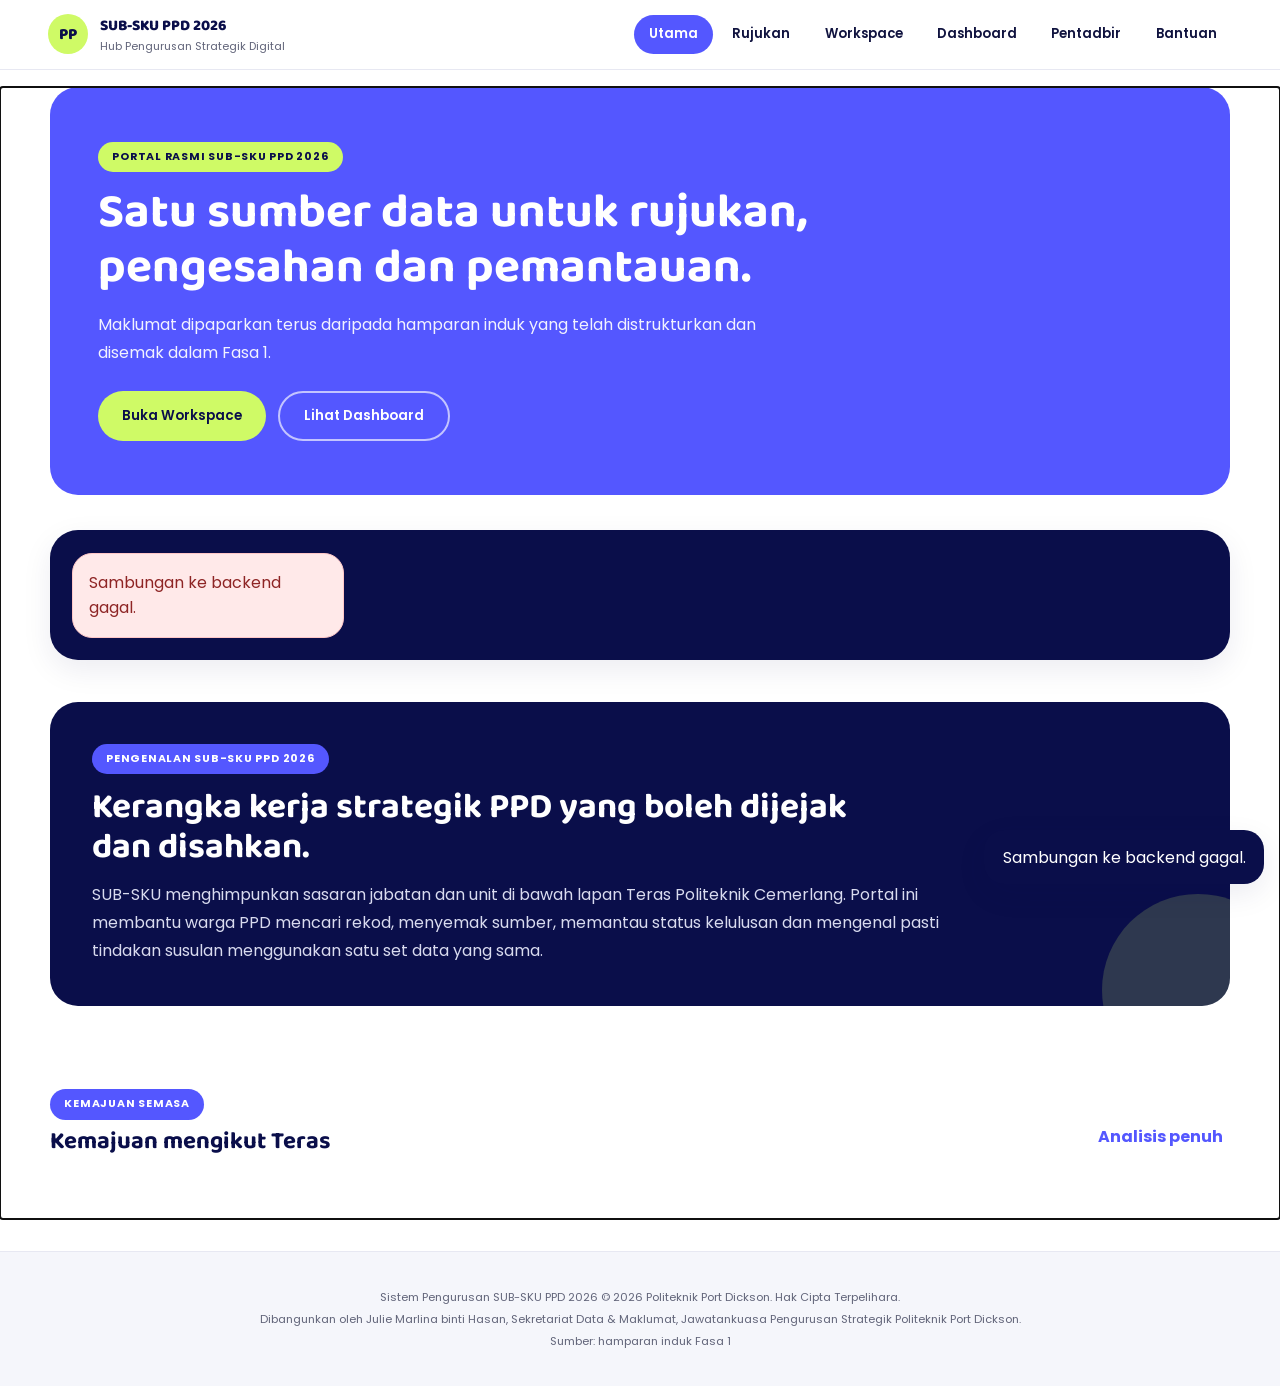
==== commit 7e50aeec: "Rebuild Rujukan page to match PpdReferenceSite design Adds the platform introduction, six-card Isi K" ====
--- a/index.html
+++ b/index.html
@@ -56,11 +56,39 @@
     </section>
 
     <section class="view" id="view-rujukan" data-page="rujukan" hidden>
-      <div class="page-hero"><div class="container"><span class="eyebrow">Sumber Disemak</span><h1>Dokumen Rujukan</h1><p>Pautan dipaparkan bersama status QA supaya pengguna tidak tersilap menggunakan sumber yang belum disahkan.</p></div></div>
+      <div class="page-hero"><div class="container"><span class="eyebrow">Portal Rujukan</span><h1>Rujukan SKU 2026</h1><p>Platform ini diwujudkan untuk meningkatkan kecekapan tadbir urus serta memastikan keselarasan dalam pelaksanaan tugas bagi pentadbir SKU dan PPD. Dengan adanya platform ini, pentadbir dapat mengemas kini serta mengagihkan SKU atau skop tugas kepada pegawai yang bertanggungjawab dengan lebih sistematik.</p><p>Selain itu, platform ini menyediakan dokumen rujukan dan pautan portal berkaitan bagi menyokong proses pemetaan, pengagihan, pengesahan, dan pelaksanaan SKU 2026.</p></div></div>
       <div class="container section">
-        <div class="notice warning"><strong>Perhatian:</strong> Pautan yang tidak sepadan dinyahaktifkan sehingga dokumen yang betul disahkan oleh pentadbir.</div>
-        <div class="filter-row"><label>Tapisan kategori<select id="reference-category"><option value="">Semua kategori</option></select></label></div>
-        <div class="reference-list" id="reference-list" aria-live="polite"></div>
+        <span class="eyebrow dark">📋 Isi Kandungan</span>
+        <p class="section-lead">Platform ini menyediakan pelbagai kemudahan bagi memudahkan pentadbir SKU dalam menguruskan data dan dokumen berkaitan. Berikut adalah kandungan utama yang tersedia dalam platform ini:</p>
+        <div class="toc-grid">
+          <article class="toc-card"><span class="num">1</span><div><h3>Pengenalan</h3><p>Gambaran keseluruhan mengenai objektif dan fungsi platform.</p></div></article>
+          <article class="toc-card"><span class="num">2</span><div><h3>Isi Kandungan</h3><p>Struktur dan komponen utama serta panduan penggunaan platform.</p></div></article>
+          <article class="toc-card"><span class="num">3</span><div><h3>Dokumen Rujukan</h3><p>Koleksi dokumen strategik, KPI, akreditasi, dan takwim bagi tahun 2026.</p></div></article>
+          <article class="toc-card"><span class="num">4</span><div><h3>Portal Rujukan</h3><p>Pautan ke sistem dan platform berkaitan untuk maklumat lanjut.</p></div></article>
+          <article class="toc-card"><span class="num">5</span><div><h3>Data Senarai Pentadbir</h3><p>Maklumat lengkap pentadbir SKU di setiap Jabatan/Unit dan Jawatankuasa Kerja.</p></div></article>
+          <article class="toc-card"><span class="num">6</span><div><h3>Pautan Data SKU</h3><p>Senarai SKU mengikut jabatan, unit, dan jawatankuasa kerja untuk akses terus.</p></div></article>
+        </div>
+
+        <span class="eyebrow dark">📄 Dokumen Rujukan</span>
+        <p class="section-lead">Sebagai hab capaian utama, platform ini dibangunkan agar pentadbir dapat mengakses dokumen berkaitan hala tuju strategik, KPI, akreditasi, dan takwim institusi dengan lebih mudah.</p>
+        <div id="reference-list" aria-live="polite"></div>
+
+        <span class="eyebrow dark">Portal Rujukan</span>
+        <p class="section-lead">Bahagian ini menyediakan akses kepada maklumat penting bagi pentadbir SKU, termasuk senarai pentadbir, huraian kerja sokongan akademik, dan pekeliling perkhidmatan.</p>
+        <div class="portal-links">
+          <a href="https://hrmis2.eghrmis.gov.my" target="_blank" rel="noopener noreferrer">→ Portal HRMIS</a>
+          <a href="https://docs.jpa.gov.my" target="_blank" rel="noopener noreferrer">→ Pekeliling Perkhidmatan JPA</a>
+          <a href="https://docs.google.com/spreadsheets/d/1ubtQghJQQtyfUA2eO_utUAWjZBS8LgohHSJ5VJ0gsOI" target="_blank" rel="noopener noreferrer">→ Senarai Pentadbir SKU (Google Sheet)</a>
+        </div>
+
+        <span class="eyebrow dark">🔎 Tatacara Carian Informasi</span>
+        <h2 class="sub-title">Penghuraian Kerja Penjawat Awam</h2>
+        <div class="step-list">
+          <article class="toc-card"><span class="num">1</span><div><p>Layari <a href="https://www.jpa.gov.my" target="_blank" rel="noopener noreferrer">Portal Skim Perkhidmatan JPA</a>.</p></div></article>
+          <article class="toc-card"><span class="num">2</span><div><p>Anda akan dibawa ke portal rasmi JPA, Bahagian Penjawatan &amp; Organisasi.</p></div></article>
+          <article class="toc-card"><span class="num">3</span><div><p>Pilih tab <strong>Penghuraian Kerja Skim Perkhidmatan</strong> untuk melihat skop fungsi dan bidang tugas anda.</p></div></article>
+          <article class="toc-card"><span class="num">4</span><div><p>Muat turun penghuraian kerja skim perkhidmatan untuk rujukan anda.</p></div></article>
+        </div>
       </div>
     </section>
 
@@ -110,7 +138,7 @@
     </section>
   </main>
 
-  <footer><p>Sistem Pengurusan SUB-SKU PPD 2026 © 2026 Politeknik Port Dickson</p><p id="data-timestamp">Sumber: hamparan induk Fasa 1</p></footer>
+  <footer><p>Sistem Pengurusan SUB-SKU PPD 2026 © 2026 Politeknik Port Dickson. Hak Cipta Terpelihara.</p><p>Dibangunkan oleh Julie Marlina binti Hasan, Sekretariat Data &amp; Maklumat, Jawatankuasa Pengurusan Strategik Politeknik Port Dickson.</p><p id="data-timestamp">Sumber: hamparan induk Fasa 1</p></footer>
 
   <dialog id="record-dialog" aria-labelledby="dialog-title"><form method="dialog" class="dialog-shell"><div class="dialog-header"><div><span class="eyebrow dark">Butiran Rekod</span><h2 id="dialog-title">SUB-SKU</h2></div><button class="icon-button" value="cancel" aria-label="Tutup">×</button></div><div id="dialog-content"></div></form></dialog>
   <div id="toast" class="toast" role="status" aria-live="polite"></div>
--- a/css/styles.css
+++ b/css/styles.css
@@ -227,6 +227,28 @@
 .error-box { background: #FFE9E9; color: #8E2525; border: 1px solid #FFC7C7; border-radius: var(--radius-card); padding: 1rem; line-height: 1.6; }
 
 /* =========================================================
+   RUJUKAN PAGE — TOC, dokumen berkumpulan, portal & langkah
+   ========================================================= */
+.section-lead { color: var(--muted); line-height: 1.7; max-width: 820px; margin: .9rem 0 1.5rem; }
+.sub-title { margin: .8rem 0 1rem; font-size: 1.3rem; }
+.toc-grid { display: grid; grid-template-columns: repeat(2, 1fr); gap: 1rem; margin-bottom: 2.6rem; }
+.toc-card { display: flex; gap: 1rem; align-items: flex-start; background: #fff; border: 1px solid var(--line); border-radius: var(--radius-card); padding: 1.2rem 1.3rem; transition: var(--transition); }
+.toc-card:hover { border-color: var(--violet); box-shadow: var(--shadow); }
+.toc-card .num { flex: 0 0 auto; display: grid; place-items: center; width: 2.5rem; height: 2.5rem; border-radius: 50%; background: var(--violet); color: #fff; font-weight: 700; font-family: var(--font-display); }
+.toc-card h3 { font-size: 1.02rem; margin-bottom: .3rem; }
+.toc-card p { color: var(--muted); font-size: .84rem; line-height: 1.65; }
+.toc-card a { color: var(--violet); font-weight: 700; }
+.ref-group { margin: 0 0 2.2rem; }
+.ref-group h3 { font-size: 1.15rem; margin-bottom: 1rem; }
+.ref-group .reference-card { margin-bottom: .75rem; }
+.reference-card h4 { font-size: .95rem; margin: 0 0 .3rem; font-family: var(--font-display); color: var(--navy); }
+#reference-list .reference-code { background: var(--coral); color: #fff; border-radius: var(--radius-input); width: 3.1rem; height: 2.2rem; font-size: .72rem; font-weight: 800; letter-spacing: .05em; }
+.portal-links { display: grid; gap: .65rem; margin: 1rem 0 2.6rem; }
+.portal-links a { justify-self: start; color: var(--violet); font-weight: 700; text-decoration: none; padding: .35rem 0; transition: var(--transition); }
+.portal-links a:hover { text-decoration: underline; color: var(--navy); }
+.step-list { display: grid; gap: .8rem; margin: .5rem 0 1rem; }
+
+/* =========================================================
    RESPONSIVE
    ========================================================= */
 @media (max-width: 980px) {
@@ -240,6 +262,7 @@
 }
 @media (max-width: 640px) {
     .hero-inner { padding: 2rem 1.3rem; }
+    .toc-grid { grid-template-columns: 1fr; }
     .metric-grid, .teras-grid, .admin-overview, .filter-panel, .detail-grid, .edit-form { grid-template-columns: 1fr; }
     .section { padding: 2.2rem 0; }
     .reference-card { grid-template-columns: auto 1fr; }
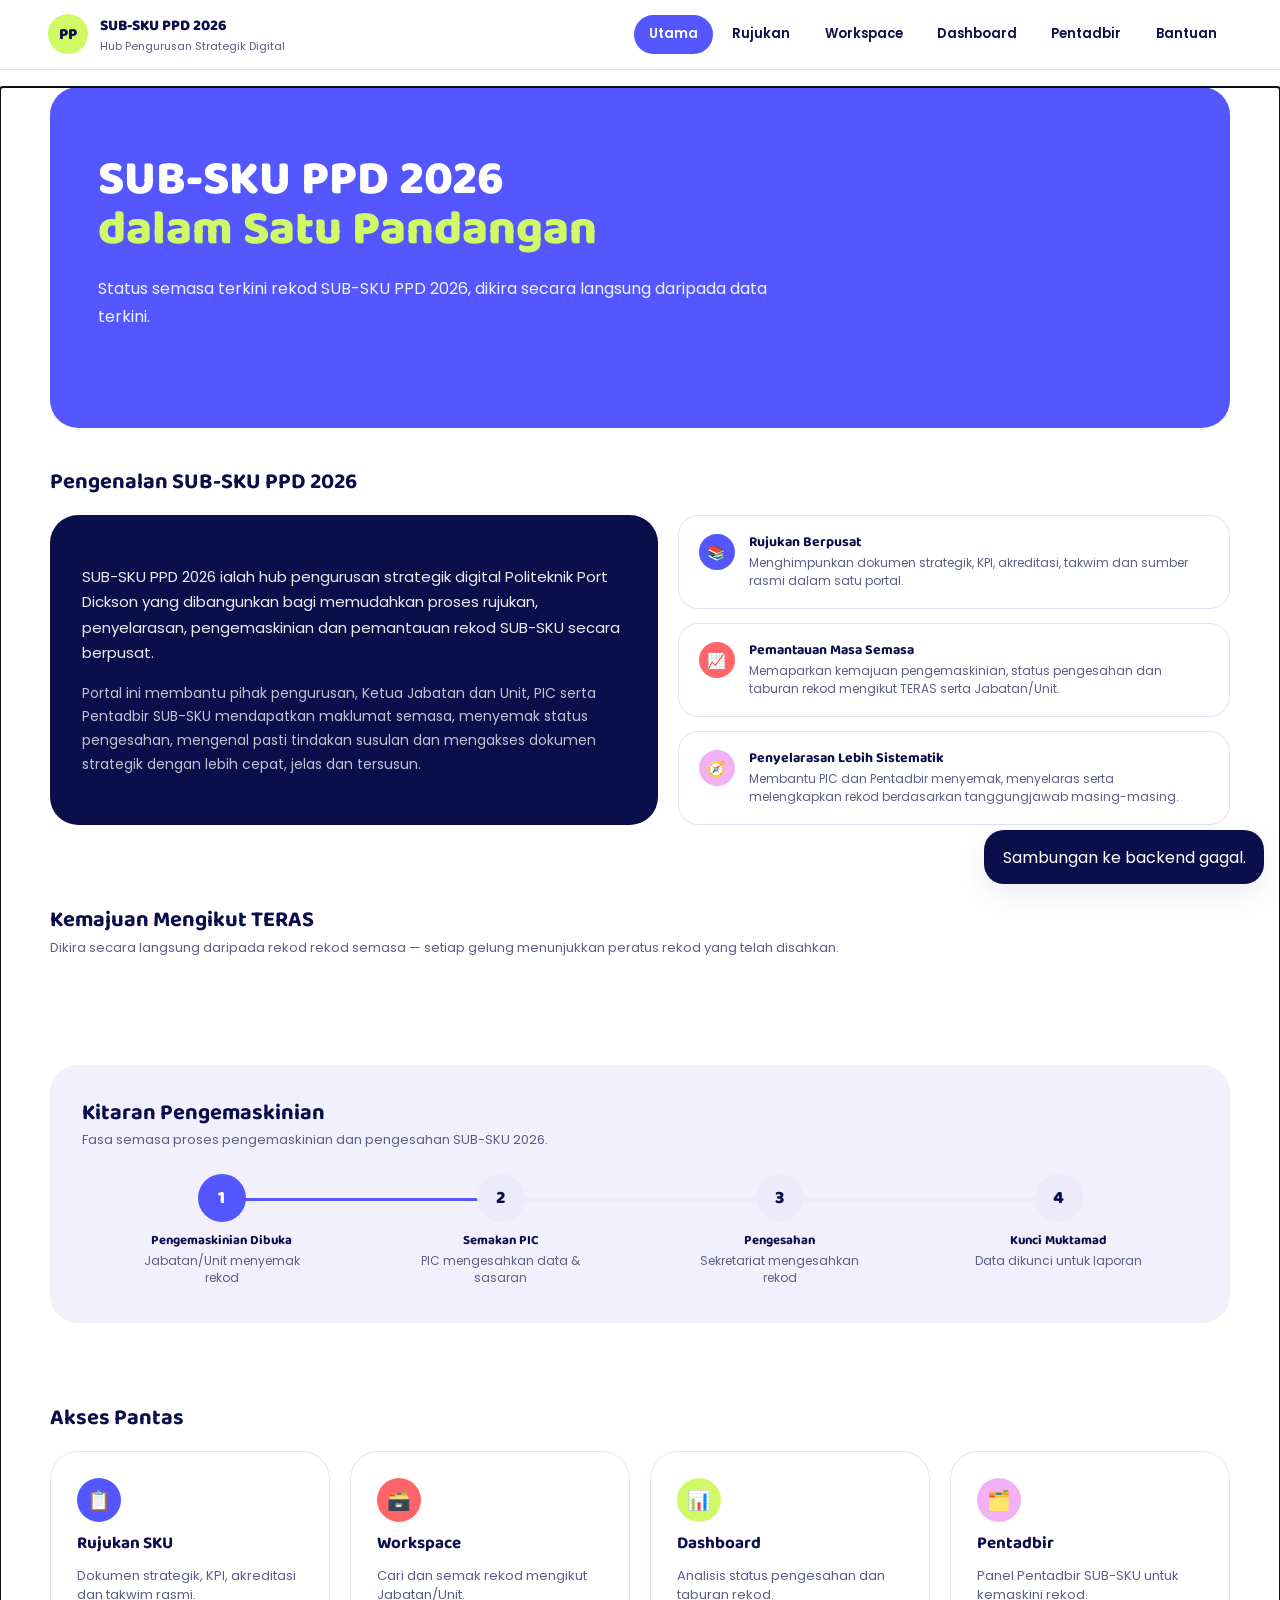
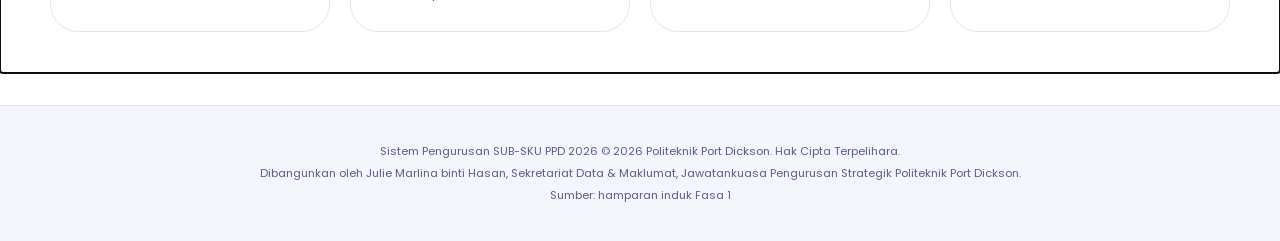
==== commit 1d093ed3: "Rebuild Utama page to match the HubDigital bundled design Recreates the preferred homepage: display " ====
--- a/index.html
+++ b/index.html
@@ -30,28 +30,54 @@
     <section class="view" id="view-utama" data-page="utama">
       <div class="hero">
         <div class="hero-inner">
-          <span class="eyebrow">Portal Rasmi SUB-SKU PPD 2026</span>
-          <h1>Satu sumber data untuk rujukan, pengesahan dan pemantauan.</h1>
-          <p>Maklumat dipaparkan terus daripada hamparan induk yang telah distrukturkan dan disemak dalam Fasa 1.</p>
-          <div class="hero-actions">
-            <button class="button button-lime" type="button" data-view="workspace">Buka Workspace</button>
-            <button class="button button-outline" type="button" data-view="dashboard">Lihat Dashboard</button>
+          <h1 class="hero-display">SUB-SKU PPD 2026<br><span>dalam Satu Pandangan</span></h1>
+          <p class="hero-sub">Status semasa <span data-total>terkini</span> rekod SUB-SKU PPD 2026, dikira secara langsung daripada data terkini.</p>
+          <div class="stat-circles" id="home-metrics" aria-live="polite"></div>
+        </div>
+      </div>
+
+      <section class="container section" aria-labelledby="intro-title">
+        <h2 class="section-title" id="intro-title">Pengenalan SUB-SKU PPD 2026</h2>
+        <div class="intro-grid">
+          <div class="intro-navy">
+            <p>SUB-SKU PPD 2026 ialah hub pengurusan strategik digital Politeknik Port Dickson yang dibangunkan bagi memudahkan proses rujukan, penyelarasan, pengemaskinian dan pemantauan rekod SUB-SKU secara berpusat.</p>
+            <p class="dim">Portal ini membantu pihak pengurusan, Ketua Jabatan dan Unit, PIC serta Pentadbir SUB-SKU mendapatkan maklumat semasa, menyemak status pengesahan, mengenal pasti tindakan susulan dan mengakses dokumen strategik dengan lebih cepat, jelas dan tersusun.</p>
+          </div>
+          <div class="intro-features">
+            <div class="feature-card"><span class="feature-icon icon-violet">📚</span><div><h3>Rujukan Berpusat</h3><p>Menghimpunkan dokumen strategik, KPI, akreditasi, takwim dan sumber rasmi dalam satu portal.</p></div></div>
+            <div class="feature-card"><span class="feature-icon icon-coral">📈</span><div><h3>Pemantauan Masa Semasa</h3><p>Memaparkan kemajuan pengemaskinian, status pengesahan dan taburan rekod mengikut TERAS serta Jabatan/Unit.</p></div></div>
+            <div class="feature-card"><span class="feature-icon icon-pink">🧭</span><div><h3>Penyelarasan Lebih Sistematik</h3><p>Membantu PIC dan Pentadbir menyemak, menyelaras serta melengkapkan rekod berdasarkan tanggungjawab masing-masing.</p></div></div>
           </div>
         </div>
-      </div>
-      <div class="container section-overlap">
-        <div class="metric-grid" id="home-metrics" aria-live="polite"></div>
-      </div>
-      <section class="container section intro-section" aria-labelledby="intro-title">
-        <div class="intro-panel">
-          <span class="eyebrow dark">Pengenalan SUB-SKU PPD 2026</span>
-          <h2 id="intro-title">Kerangka kerja strategik PPD yang boleh dijejak dan disahkan.</h2>
-          <p>SUB-SKU menghimpunkan sasaran jabatan dan unit di bawah lapan Teras Politeknik Cemerlang. Portal ini membantu warga PPD mencari rekod, menyemak sumber, memantau status kelulusan dan mengenal pasti tindakan susulan menggunakan satu set data yang sama.</p>
+      </section>
+
+      <section class="container section" aria-labelledby="home-teras-title">
+        <h2 class="section-title" id="home-teras-title">Kemajuan Mengikut TERAS</h2>
+        <p class="section-note">Dikira secara langsung daripada <span data-total>rekod</span> rekod semasa — setiap gelung menunjukkan peratus rekod yang telah disahkan.</p>
+        <div class="gauge-grid" id="home-teras" aria-live="polite"></div>
+      </section>
+
+      <section class="container section">
+        <div class="cycle-panel">
+          <h2 class="section-title">Kitaran Pengemaskinian</h2>
+          <p class="section-note">Fasa semasa proses pengemaskinian dan pengesahan SUB-SKU 2026.</p>
+          <div class="phase-row">
+            <div class="phase"><span class="phase-dot active">1</span><h3>Pengemaskinian Dibuka</h3><p>Jabatan/Unit menyemak rekod</p></div>
+            <div class="phase"><span class="phase-line line-active"></span><span class="phase-dot">2</span><h3>Semakan PIC</h3><p>PIC mengesahkan data &amp; sasaran</p></div>
+            <div class="phase"><span class="phase-line"></span><span class="phase-dot">3</span><h3>Pengesahan</h3><p>Sekretariat mengesahkan rekod</p></div>
+            <div class="phase"><span class="phase-line"></span><span class="phase-dot">4</span><h3>Kunci Muktamad</h3><p>Data dikunci untuk laporan</p></div>
+          </div>
         </div>
       </section>
-      <section class="container section" aria-labelledby="home-teras-title">
-        <div class="section-heading"><div><span class="eyebrow dark">Kemajuan Semasa</span><h2 id="home-teras-title">Kemajuan mengikut Teras</h2></div><button class="text-button" type="button" data-view="dashboard">Analisis penuh</button></div>
-        <div class="teras-grid" id="home-teras"></div>
+
+      <section class="container section" aria-labelledby="quick-title">
+        <h2 class="section-title" id="quick-title">Akses Pantas</h2>
+        <div class="quick-grid">
+          <button type="button" class="quick-card" data-view="rujukan"><span class="feature-icon icon-violet">📋</span><h3>Rujukan SKU</h3><p>Dokumen strategik, KPI, akreditasi dan takwim rasmi.</p></button>
+          <button type="button" class="quick-card" data-view="workspace"><span class="feature-icon icon-coral">🗃️</span><h3>Workspace</h3><p>Cari dan semak rekod mengikut Jabatan/Unit.</p></button>
+          <button type="button" class="quick-card" data-view="dashboard"><span class="feature-icon icon-lime">📊</span><h3>Dashboard</h3><p>Analisis status pengesahan dan taburan rekod.</p></button>
+          <button type="button" class="quick-card" data-view="pentadbir"><span class="feature-icon icon-pink">🗂️</span><h3>Pentadbir</h3><p>Panel Pentadbir SUB-SKU untuk kemaskini rekod.</p></button>
+        </div>
       </section>
     </section>
 
--- a/css/styles.css
+++ b/css/styles.css
@@ -5,19 +5,20 @@
    ========================================================= */
 
 :root {
-    /* --- Palette --- */
+    /* --- Palette (token sku-ppd-design-system) --- */
     --navy: #0A0E4A;          /* Deep Navy - panels, buttons, headings */
-    --navy-card: #101653;     /* Navy card inside dark panels */
+    --navy-card: #0F1147;     /* Navy soft - card inside dark panels */
     --violet: #5457FF;        /* Blue Violet - hero, links, primary accent */
     --lime: #CFFA66;          /* Lime - success / highlight */
-    --coral: #FF6B6B;         /* Coral - warning / attention */
-    --pink: #FF69A4;          /* Pink - conditional / secondary accent */
+    --coral: #FF6568;         /* Coral - warning / attention */
+    --pink: #F2B0F5;          /* Pink - conditional / secondary accent */
+    --violet-soft: #EDEBFA;   /* Track / inactive surfaces */
 
     --bg: #FFFFFF;
     --soft: #F5F6FB;
-    --line: #E7E8F2;
-    --ink: #10133F;
-    --muted: #62657A;
+    --line: #E3E1F5;
+    --ink: #0A0E4A;
+    --muted: #5B5E86;
 
     /* --- Typography --- */
     --font-display: 'Baloo 2', 'Poppins', sans-serif;
@@ -152,7 +153,7 @@
 .data-table tbody tr:last-child td { border-bottom: none; }
 .badge { display: inline-flex; padding: .34rem .7rem; border-radius: var(--radius-pill); font-size: .65rem; font-weight: 700; white-space: nowrap; letter-spacing: .03em; }
 .badge.approved, .badge.no { background: var(--lime); color: var(--navy); }
-.badge.conditional { background: var(--pink); color: #fff; }
+.badge.conditional { background: var(--pink); color: var(--navy); }
 .badge.unreviewed, .badge.yes { background: var(--coral); color: #fff; }
 .badge.info { background: var(--navy); color: #fff; }
 .row-action { border: 1px solid var(--line); background: #fff; color: var(--navy); font-weight: 700; padding: .48rem .85rem; border-radius: var(--radius-pill); transition: var(--transition); }
@@ -227,6 +228,58 @@
 .error-box { background: #FFE9E9; color: #8E2525; border: 1px solid #FFC7C7; border-radius: var(--radius-card); padding: 1rem; line-height: 1.6; }
 
 /* =========================================================
+   UTAMA — hero display, stat circles, gauges, kitaran, akses
+   ========================================================= */
+.hero-display { font-size: clamp(40px, 5.6vw, 68px); font-weight: 800; color: #fff; line-height: 1.05; max-width: 760px; }
+.hero-display span { color: var(--lime); }
+.hero-sub { margin-top: 20px; }
+.stat-circles { display: grid; grid-template-columns: repeat(4, 1fr); gap: 24px; margin-top: 44px; }
+.stat-circle { display: flex; flex-direction: column; align-items: center; gap: 12px; text-align: center; }
+.stat-circle .circle { width: 104px; height: 104px; border-radius: 50%; display: flex; align-items: center; justify-content: center; font-family: var(--font-display); font-weight: 800; font-size: 26px; }
+.circle-navy { background: var(--navy); color: #fff; }
+.circle-lime { background: var(--lime); color: var(--navy); }
+.circle-pink { background: var(--pink); color: var(--navy); }
+.circle-coral { background: var(--coral); color: #fff; font-size: 24px; }
+.stat-circle span { font-size: 13px; font-weight: 600; color: rgba(255,255,255,.85); }
+.section-title { font-size: 22px; font-weight: 700; margin: 0 0 4px; }
+.section-note { font-size: 13px; color: var(--muted); margin: 0 0 24px; }
+.intro-grid { display: grid; grid-template-columns: 1.1fr 1fr; gap: 20px; align-items: stretch; margin-top: 20px; }
+.intro-navy { background: var(--navy); border-radius: var(--radius-hero); padding: 32px; display: flex; flex-direction: column; gap: 16px; justify-content: center; }
+.intro-navy p { color: #fff; opacity: .92; font-size: 15px; line-height: 1.7; }
+.intro-navy p.dim { opacity: .75; font-size: 14px; }
+.intro-features { display: flex; flex-direction: column; gap: 14px; }
+.feature-card { border: 1px solid var(--line); border-radius: var(--radius-card); padding: 18px 20px; display: flex; gap: 14px; align-items: flex-start; flex: 1; background: #fff; }
+.feature-card h3 { font-size: 14px; margin-bottom: 4px; }
+.feature-card p { font-size: 12px; color: var(--muted); line-height: 1.5; }
+.feature-icon { width: 36px; height: 36px; border-radius: 50%; flex: none; display: flex; align-items: center; justify-content: center; font-size: 15px; }
+.icon-violet { background: var(--violet); color: #fff; }
+.icon-coral { background: var(--coral); color: #fff; }
+.icon-pink { background: var(--pink); color: var(--navy); }
+.icon-lime { background: var(--lime); color: var(--navy); }
+.gauge-grid { display: grid; grid-template-columns: repeat(auto-fit, minmax(150px, 1fr)); gap: 12px; }
+.gauge-card { border: 1px solid var(--line); border-radius: var(--radius-card); padding: 14px; display: flex; flex-direction: column; align-items: center; gap: 8px; text-align: center; background: #fff; }
+.gauge { width: 60px; height: 60px; border-radius: 50%; display: flex; align-items: center; justify-content: center; }
+.gauge-core { width: 44px; height: 44px; border-radius: 50%; background: #fff; display: flex; align-items: center; justify-content: center; font-family: var(--font-display); font-weight: 800; font-size: 13px; color: var(--navy); }
+.gauge-card h3 { font-size: 11px; font-weight: 700; line-height: 1.3; }
+.gauge-flag { font-size: 9px; font-weight: 700; color: var(--coral); text-transform: uppercase; letter-spacing: .03em; }
+.gauge-note { font-size: 10px; color: var(--muted); }
+.cycle-panel { background: #F1F0FC; border-radius: var(--radius-hero); padding: 36px 32px; }
+.phase-row { display: flex; align-items: flex-start; }
+.phase { flex: 1; display: flex; flex-direction: column; align-items: center; text-align: center; position: relative; }
+.phase-line { position: absolute; top: 24px; left: -50%; width: 100%; height: 3px; background: var(--violet-soft); z-index: 0; }
+.phase-line.line-active { background: var(--violet); }
+.phase-dot { width: 48px; height: 48px; border-radius: 50%; background: var(--violet-soft); color: var(--navy); display: flex; align-items: center; justify-content: center; font-weight: 800; font-size: 18px; z-index: 1; font-family: var(--font-display); }
+.phase-dot.active { background: var(--violet); color: #fff; }
+.phase h3 { font-size: 13px; margin-top: 12px; max-width: 160px; }
+.phase p { font-size: 12px; color: var(--muted); margin-top: 4px; max-width: 170px; line-height: 1.4; }
+.quick-grid { display: grid; grid-template-columns: repeat(auto-fit, minmax(240px, 1fr)); gap: 20px; margin-top: 20px; }
+.quick-card { text-align: left; border: 1px solid var(--line); border-radius: var(--radius-hero); padding: 26px; display: flex; flex-direction: column; align-items: flex-start; gap: 12px; background: #fff; transition: var(--transition); }
+.quick-card:hover { border-color: var(--violet); box-shadow: var(--shadow); transform: translateY(-2px); }
+.quick-card .feature-icon { width: 44px; height: 44px; font-size: 19px; }
+.quick-card h3 { font-size: 17px; }
+.quick-card p { font-size: 13px; color: var(--muted); line-height: 1.5; }
+
+/* =========================================================
    RUJUKAN PAGE — TOC, dokumen berkumpulan, portal & langkah
    ========================================================= */
 .section-lead { color: var(--muted); line-height: 1.7; max-width: 820px; margin: .9rem 0 1.5rem; }
@@ -263,6 +316,11 @@
 @media (max-width: 640px) {
     .hero-inner { padding: 2rem 1.3rem; }
     .toc-grid { grid-template-columns: 1fr; }
+    .stat-circles { grid-template-columns: repeat(2, 1fr); gap: 18px; }
+    .stat-circle .circle { width: 88px; height: 88px; font-size: 21px; }
+    .intro-grid { grid-template-columns: 1fr; }
+    .phase-row { flex-direction: column; gap: 24px; align-items: center; }
+    .phase-line { display: none; }
     .metric-grid, .teras-grid, .admin-overview, .filter-panel, .detail-grid, .edit-form { grid-template-columns: 1fr; }
     .section { padding: 2.2rem 0; }
     .reference-card { grid-template-columns: auto 1fr; }
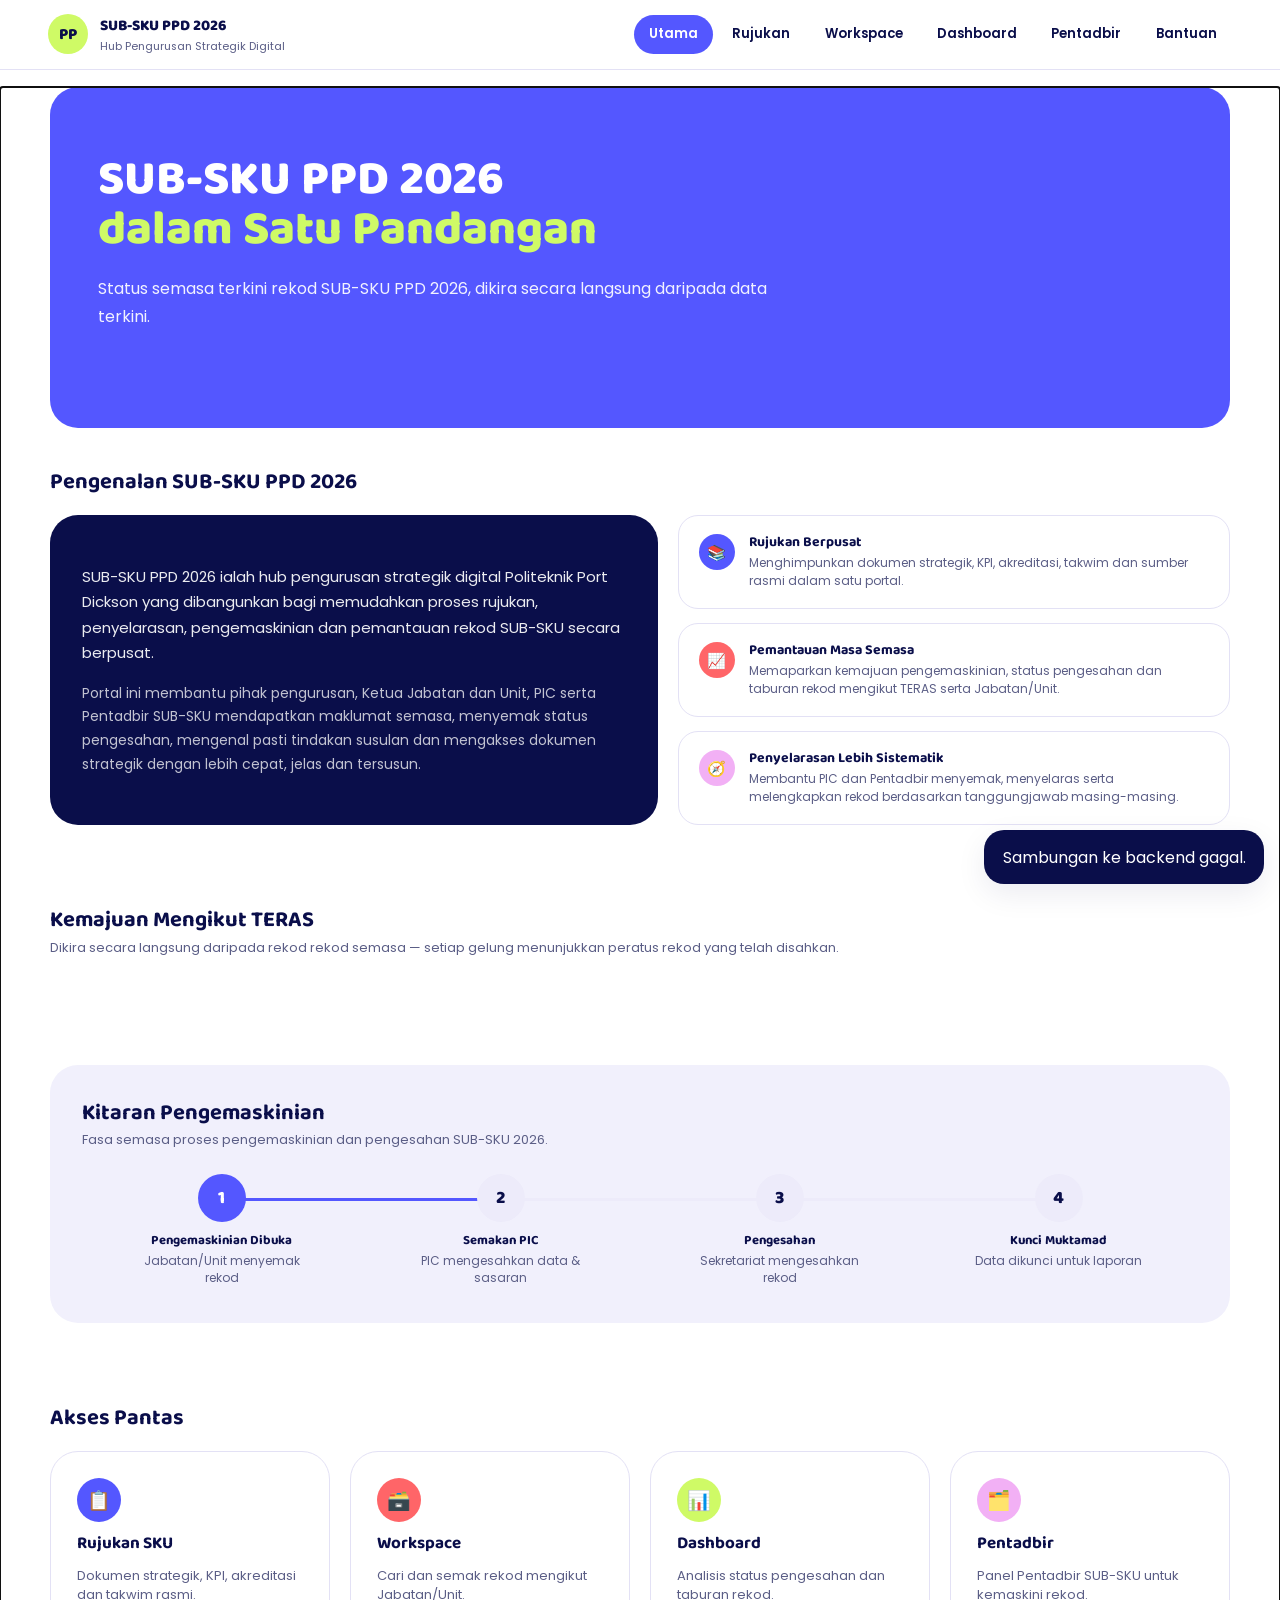
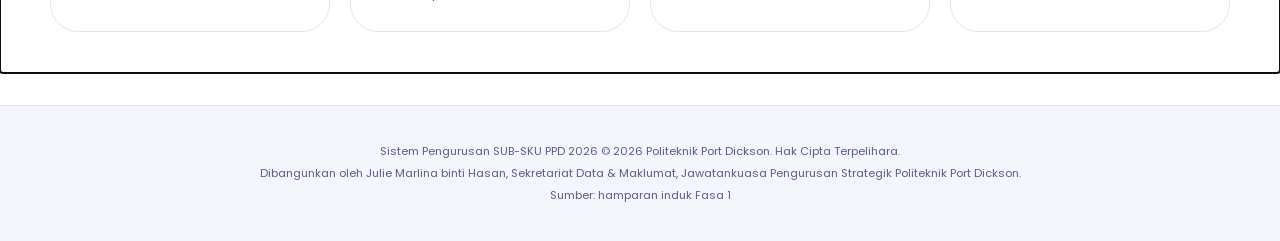
==== commit 122b752c: "Rebuild Dashboard per SkuDashboard design; enhance Rujukan and Bantuan Dashboard: hero with links to" ====
--- a/index.html
+++ b/index.html
@@ -97,6 +97,7 @@
 
         <span class="eyebrow dark">📄 Dokumen Rujukan</span>
         <p class="section-lead">Sebagai hab capaian utama, platform ini dibangunkan agar pentadbir dapat mengakses dokumen berkaitan hala tuju strategik, KPI, akreditasi, dan takwim institusi dengan lebih mudah.</p>
+        <label class="reference-search">Cari dokumen<input id="reference-search" type="search" placeholder="Cari tajuk, sumber atau tahun…"></label>
         <div id="reference-list" aria-live="polite"></div>
 
         <span class="eyebrow dark">Portal Rujukan</span>
@@ -136,14 +137,20 @@
     </section>
 
     <section class="view" id="view-dashboard" data-page="dashboard" hidden>
-      <div class="page-hero"><div class="container"><span class="eyebrow">Pemantauan</span><h1>Dashboard Prestasi</h1><p>Semua indikator dikira secara langsung daripada status Fasa 1 dalam hamparan induk.</p></div></div>
+      <div class="page-hero"><div class="container"><span class="eyebrow">Pemantauan</span><h1>Dashboard Pemantauan</h1><p>Status pengesahan <span data-total>semua</span> rekod SUB-SKU 2026 mengikut status kelulusan, sumber dan TERAS — dikira secara langsung daripada hamparan induk.</p>
+        <div class="hero-actions">
+          <a class="button button-lime" href="https://docs.google.com/spreadsheets/d/1ubtQghJQQtyfUA2eO_utUAWjZBS8LgohHSJ5VJ0gsOI/edit" target="_blank" rel="noopener noreferrer">Lihat MASTER SUB-SKU 2026 →</a>
+          <a class="button button-white" href="https://docs.google.com/spreadsheets/d/1cfLvd8aVYTWm2CME39vOF5PtarW4DOkAkJbSih-pAgg/edit?usp=sharing" target="_blank" rel="noopener noreferrer">Buka SUB-SKU Mengikut Jabatan/Unit →</a>
+        </div>
+        <p class="hero-note">MASTER SUB-SKU 2026: rujukan utama yang mengandungi keseluruhan rekod, pemetaan, sasaran dan status validasi SUB-SKU PPD 2026. SUB-SKU Mengikut Jabatan/Unit: paparan capaian yang telah disusun mengikut Jabatan/Unit untuk memudahkan pengguna mendapatkan dan menyalin rekod masing-masing.</p>
+      </div></div>
       <div class="container section">
         <div class="metric-grid" id="dashboard-metrics"></div>
         <div class="dashboard-grid">
-          <section class="panel" aria-labelledby="approval-title"><h2 id="approval-title">Status kelulusan</h2><div id="approval-bars"></div></section>
-          <section class="panel" aria-labelledby="source-title"><h2 id="source-title">Status sumber</h2><div id="source-bars"></div></section>
-        </div>
-        <section class="panel" aria-labelledby="dashboard-teras-title"><div class="section-heading"><h2 id="dashboard-teras-title">Prestasi mengikut Teras</h2></div><div class="teras-table" id="dashboard-teras"></div></section>
+          <section class="panel" aria-labelledby="approval-title"><h2 id="approval-title">Taburan Mengikut Status Kelulusan</h2><div class="donut-wrap"><div class="donut" id="approval-donut"><div class="donut-core"></div></div><div class="donut-legend" id="approval-bars"></div></div></section>
+          <section class="panel" aria-labelledby="source-title"><h2 id="source-title">Taburan Mengikut Status Sumber</h2><div class="donut-wrap"><div class="donut" id="source-donut"><div class="donut-core"></div></div><div class="donut-legend" id="source-bars"></div></div></section>
+        </div>
+        <section class="panel" aria-labelledby="dashboard-teras-title"><h2 id="dashboard-teras-title">Status Mengikut TERAS</h2><p class="section-note">Dikira secara langsung daripada <span data-total>rekod</span> rekod Sub-SKU semasa.</p><div class="teras-progress-grid" id="dashboard-teras"></div></section>
       </div>
     </section>
 
@@ -153,13 +160,38 @@
     </section>
 
     <section class="view" id="view-bantuan" data-page="bantuan" hidden>
-      <div class="page-hero"><div class="container"><span class="eyebrow">Panduan Pengguna</span><h1>Bantuan & Soalan Lazim</h1><p>Panduan ringkas untuk menggunakan portal dengan betul dan selamat.</p></div></div>
-      <div class="container section faq-list">
-        <details><summary>Apakah SUB-SKU PPD 2026?</summary><p>SUB-SKU ialah pecahan sasaran strategik mengikut Teras, tier jawatan, PIC serta jabatan atau unit bagi memudahkan pelaksanaan dan pemantauan di Politeknik Port Dickson.</p></details>
-        <details><summary>Di manakah saya perlu mengemaskini rekod?</summary><p>Gunakan Panel Pentadbir dalam portal. Kemaskini dibuat terus pada rekod yang sama dalam MASTER SUB-SKU 2026 dan direkodkan dalam log audit.</p></details>
-        <details><summary>Mengapa sesetengah pautan rujukan tidak boleh dibuka?</summary><p>Pautan yang dikenal pasti tidak sepadan dinyahaktifkan bagi mengelakkan penggunaan dokumen yang salah. Pentadbir perlu menggantikannya dengan pautan rasmi yang betul.</p></details>
-        <details><summary>Siapakah yang boleh mengemaskini data?</summary><p>Hanya pengguna dengan e-mel rasmi @polipd.edu.my yang tersenarai dalam tab PENTADBIR 2026. Pengguna lain mendapat akses baca sahaja.</p></details>
-        <details><summary>Apakah maksud “Perlu Tindakan”?</summary><p>Nilai YA dijana secara automatik jika rekod belum lengkap, belum disahkan atau sumbernya belum disahkan/cadangan baharu.</p></details>
+      <div class="page-hero"><div class="container"><span class="eyebrow">Panduan Pengguna</span><h1>Bantuan &amp; Soalan Lazim</h1><p>Panduan ringkas untuk menggunakan portal dengan betul dan selamat — daripada mencari rekod sehingga mengemaskini status pengesahan.</p></div></div>
+      <div class="container section">
+        <h2 class="section-title">Panduan Pantas</h2>
+        <p class="section-note">Empat perkara yang paling kerap dilakukan dalam portal ini.</p>
+        <div class="help-grid">
+          <div class="help-card"><span class="feature-icon icon-violet">🔍</span><h3>Cari rekod anda</h3><p>Buka <strong>Workspace</strong>, taip nama PIC, jabatan atau kata kunci dalam kotak carian, atau gunakan penapis Teras, tier dan status untuk menyempitkan senarai.</p></div>
+          <div class="help-card"><span class="feature-icon icon-lime">📊</span><h3>Semak kemajuan</h3><p>Halaman <strong>Dashboard</strong> menunjukkan taburan status kelulusan dan sumber serta peratus pengesahan bagi setiap TERAS, dikira secara langsung daripada data terkini.</p></div>
+          <div class="help-card"><span class="feature-icon icon-coral">✏️</span><h3>Kemaskini rekod</h3><p>Untuk pentadbir: buka rekod dalam Workspace, klik <strong>Butiran</strong>, ubah status atau catatan, dan tekan <strong>Simpan kemaskini</strong>. Perubahan terus direkodkan ke hamparan induk dan log audit.</p></div>
+          <div class="help-card"><span class="feature-icon icon-pink">📚</span><h3>Akses dokumen rasmi</h3><p>Halaman <strong>Rujukan</strong> menghimpunkan dokumen strategik, KPI, akreditasi dan takwim — gunakan kotak carian dokumen untuk mencari tajuk atau sumber dengan pantas.</p></div>
+        </div>
+
+        <h2 class="section-title">Soalan Lazim</h2>
+        <div class="faq-list" style="margin-top:1rem">
+          <details><summary>Apakah SUB-SKU PPD 2026?</summary><p>SUB-SKU ialah pecahan sasaran strategik mengikut Teras, tier jawatan, PIC serta jabatan atau unit bagi memudahkan pelaksanaan dan pemantauan di Politeknik Port Dickson.</p></details>
+          <details><summary>Di manakah saya perlu mengemaskini rekod?</summary><p>Gunakan borang Butiran dalam Workspace (untuk pentadbir yang tersenarai). Kemaskini dibuat terus pada rekod yang sama dalam MASTER SUB-SKU 2026 dan direkodkan dalam log audit portal.</p></details>
+          <details><summary>Siapakah yang boleh mengemaskini data?</summary><p>Hanya pengguna dengan e-mel rasmi @polipd.edu.my yang tersenarai dalam tab PENTADBIR 2026. Pengguna lain mendapat akses baca sahaja. Untuk didaftarkan sebagai pentadbir, hubungi Sekretariat Data &amp; Maklumat.</p></details>
+          <details><summary>Apakah maksud “Perlu Tindakan”?</summary><p>Nilai YA dijana secara automatik jika rekod belum lengkap, belum disahkan atau sumbernya belum disahkan/cadangan baharu.</p></details>
+          <details><summary>Mengapa sesetengah pautan rujukan tidak boleh dibuka?</summary><p>Pautan yang dikenal pasti tidak sepadan dinyahaktifkan bagi mengelakkan penggunaan dokumen yang salah. Pentadbir perlu menggantikannya dengan pautan rasmi yang betul dalam tab REFERENCES.</p></details>
+          <details><summary>Berapa kerap data dikemaskini?</summary><p>Setiap kali halaman dimuatkan, portal mengambil data terus daripada hamparan induk — tiada salinan berasingan. Tekan Ctrl+F5 untuk memuat semula sepenuhnya jika paparan kelihatan lama.</p></details>
+        </div>
+
+        <h2 class="section-title" style="margin-top:2.4rem">Masalah Teknikal</h2>
+        <div class="faq-list" style="margin-top:1rem">
+          <details><summary>“Sambungan ke backend gagal” — apa perlu dibuat?</summary><p>Portal ini memerlukan log masuk akaun Google organisasi. Sila pastikan: (1) anda telah log masuk dengan akaun <strong>@polipd.edu.my</strong> dalam pelayar yang sama; (2) log keluar daripada akaun Google peribadi, atau gunakan profil pelayar yang hanya mempunyai akaun polipd; (3) kuki pihak ketiga untuk <strong>script.google.com</strong> tidak disekat dalam tetapan privasi pelayar; kemudian (4) muat semula halaman dengan Ctrl+F5.</p></details>
+          <details><summary>Data tidak dipaparkan atau kelihatan lama</summary><p>Tekan <strong>Ctrl+F5</strong> untuk memuat semula tanpa cache. Jika masih gagal, cuba buka portal dalam tetingkap penyemak imbas baharu selepas log masuk akaun polipd.</p></details>
+          <details><summary>“Akses baca sahaja” walaupun saya pentadbir</summary><p>Semak bahawa e-mel yang anda gunakan untuk log masuk sama dengan e-mel dalam tab PENTADBIR 2026 (ejaan penuh, tanpa jarak). Jika baru didaftarkan, muat semula halaman selepas pendaftaran dibuat.</p></details>
+        </div>
+
+        <div class="support-panel">
+          <div><h2>Perlukan bantuan lanjut?</h2><p>Hubungi Sekretariat Data &amp; Maklumat, Jawatankuasa Pengurusan Strategik PPD untuk pendaftaran pentadbir, pembetulan data atau pautan dokumen.</p></div>
+          <a class="button button-lime" href="mailto:juliemarlina@polipd.edu.my?subject=Bantuan%20Portal%20SUB-SKU%20PPD%202026">Hubungi Sekretariat →</a>
+        </div>
       </div>
     </section>
   </main>
--- a/css/styles.css
+++ b/css/styles.css
@@ -280,6 +280,37 @@
 .quick-card p { font-size: 13px; color: var(--muted); line-height: 1.5; }
 
 /* =========================================================
+   DASHBOARD — donut, legend & TERAS progress
+   ========================================================= */
+a.button { text-decoration: none; display: inline-block; }
+.button-white { background: #fff; color: var(--navy); }
+.hero-note { font-size: .78rem; color: rgba(255,255,255,.85); margin-top: 12px; max-width: 680px; line-height: 1.6; }
+.donut-wrap { display: flex; align-items: center; gap: 28px; flex-wrap: wrap; margin-top: 1rem; }
+.donut { width: 150px; height: 150px; border-radius: 50%; position: relative; flex-shrink: 0; background: var(--violet-soft); }
+.donut-core { position: absolute; inset: 16px; background: #fff; border-radius: 50%; display: flex; align-items: center; justify-content: center; font-size: 13px; font-weight: 700; color: var(--navy); text-align: center; }
+.donut-legend { display: flex; flex-direction: column; gap: 8px; }
+.legend-row { display: flex; align-items: center; gap: 12px; font-size: 13px; }
+.legend-pill { display: inline-flex; padding: .32rem .7rem; border-radius: var(--radius-pill); font-size: .65rem; font-weight: 700; white-space: nowrap; letter-spacing: .02em; }
+.legend-count { color: var(--muted); }
+.teras-progress-grid { display: grid; grid-template-columns: repeat(auto-fit, minmax(260px, 1fr)); gap: 14px; margin-top: 1rem; }
+.teras-progress-card { border: 1px solid var(--line); border-radius: var(--radius-card); padding: 16px 18px; background: #fff; }
+.tp-head { display: flex; justify-content: space-between; gap: 10px; font-size: 13px; font-weight: 700; color: var(--navy); }
+.tp-track { height: 8px; background: var(--violet-soft); border-radius: var(--radius-pill); margin-top: 8px; overflow: hidden; }
+.tp-fill { height: 100%; background: var(--violet); border-radius: var(--radius-pill); }
+.tp-note { font-size: 12px; color: var(--muted); margin-top: 6px; }
+
+/* =========================================================
+   BANTUAN — panduan pantas & sokongan
+   ========================================================= */
+.help-grid { display: grid; grid-template-columns: repeat(auto-fit, minmax(240px, 1fr)); gap: 16px; margin: 1rem 0 2.4rem; }
+.help-card { border: 1px solid var(--line); border-radius: var(--radius-card); padding: 20px 22px; background: #fff; display: flex; flex-direction: column; align-items: flex-start; gap: 10px; }
+.help-card h3 { font-size: 15px; }
+.help-card p { font-size: 13px; color: var(--muted); line-height: 1.6; }
+.support-panel { background: var(--navy); border-radius: var(--radius-hero); padding: 28px 32px; display: flex; justify-content: space-between; align-items: center; gap: 20px; flex-wrap: wrap; margin-top: 2.4rem; }
+.support-panel h2 { color: #fff; font-size: 1.3rem; margin-bottom: .4rem; }
+.support-panel p { color: #D9DBEF; font-size: .85rem; max-width: 560px; line-height: 1.6; }
+
+/* =========================================================
    RUJUKAN PAGE — TOC, dokumen berkumpulan, portal & langkah
    ========================================================= */
 .section-lead { color: var(--muted); line-height: 1.7; max-width: 820px; margin: .9rem 0 1.5rem; }
@@ -300,6 +331,8 @@
 .portal-links a { justify-self: start; color: var(--violet); font-weight: 700; text-decoration: none; padding: .35rem 0; transition: var(--transition); }
 .portal-links a:hover { text-decoration: underline; color: var(--navy); }
 .step-list { display: grid; gap: .8rem; margin: .5rem 0 1rem; }
+.group-count { font-size: .72rem; color: var(--muted); font-weight: 600; margin-left: .6rem; }
+.reference-search { max-width: 420px; margin: 0 0 1.4rem; }
 
 /* =========================================================
    RESPONSIVE
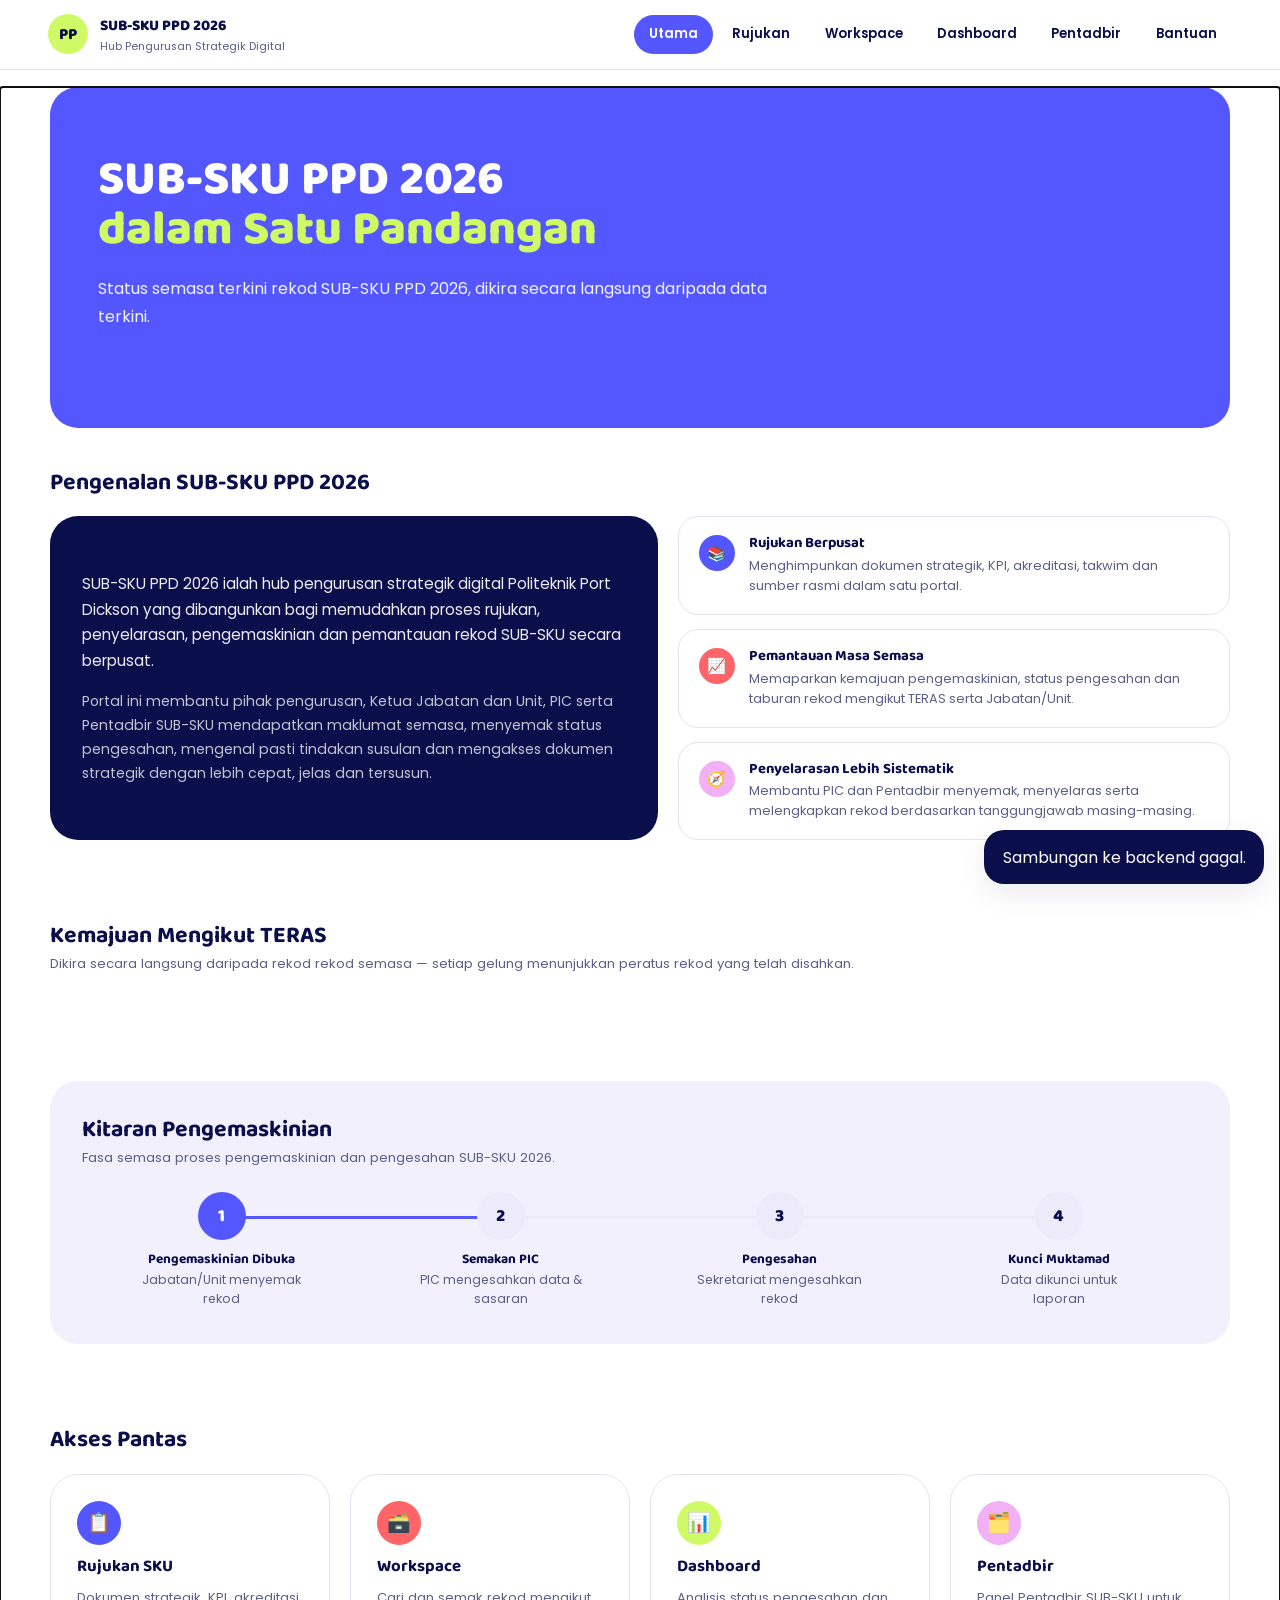
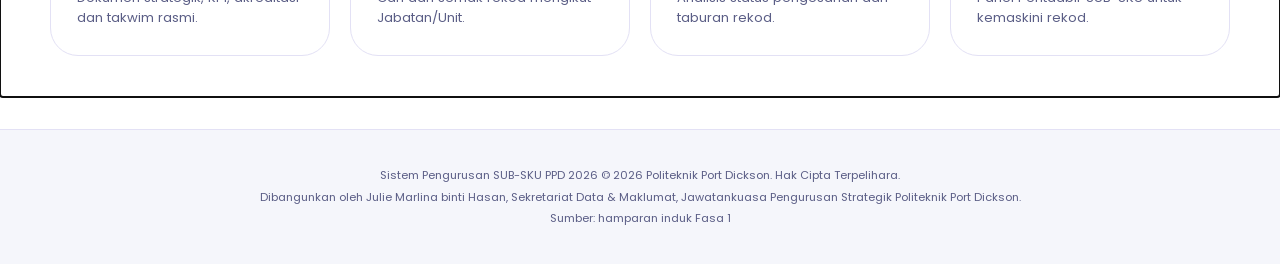
==== commit 08b3a591: "Add viewport meta tag so phones use the responsive layout index.html was missing <meta name="viewpor" ====
--- a/index.html
+++ b/index.html
@@ -3,6 +3,7 @@
 <head>
   <base target="_top">
   <meta charset="utf-8">
+  <meta name="viewport" content="width=device-width, initial-scale=1">
   <meta name="description" content="Portal rujukan, pemantauan dan pengurusan SUB-SKU Politeknik Port Dickson 2026.">
   <title>SUB-SKU PPD 2026</title>
   <link href="https://fonts.googleapis.com/css2?family=Baloo+2:wght@600;700;800&family=Poppins:wght@400;500;600;700&display=swap" rel="stylesheet">
--- a/css/styles.css
+++ b/css/styles.css
@@ -230,27 +230,27 @@
 /* =========================================================
    UTAMA — hero display, stat circles, gauges, kitaran, akses
    ========================================================= */
-.hero-display { font-size: clamp(40px, 5.6vw, 68px); font-weight: 800; color: #fff; line-height: 1.05; max-width: 760px; }
+.hero-display { font-size: clamp(2.1rem, 5vw, 3.4rem); font-weight: 800; color: #fff; line-height: 1.05; max-width: 760px; }
 .hero-display span { color: var(--lime); }
 .hero-sub { margin-top: 20px; }
 .stat-circles { display: grid; grid-template-columns: repeat(4, 1fr); gap: 24px; margin-top: 44px; }
 .stat-circle { display: flex; flex-direction: column; align-items: center; gap: 12px; text-align: center; }
-.stat-circle .circle { width: 104px; height: 104px; border-radius: 50%; display: flex; align-items: center; justify-content: center; font-family: var(--font-display); font-weight: 800; font-size: 26px; }
+.stat-circle .circle { width: 104px; height: 104px; border-radius: 50%; display: flex; align-items: center; justify-content: center; font-family: var(--font-display); font-weight: 800; font-size: 1.6rem; }
 .circle-navy { background: var(--navy); color: #fff; }
 .circle-lime { background: var(--lime); color: var(--navy); }
 .circle-pink { background: var(--pink); color: var(--navy); }
-.circle-coral { background: var(--coral); color: #fff; font-size: 24px; }
-.stat-circle span { font-size: 13px; font-weight: 600; color: rgba(255,255,255,.85); }
-.section-title { font-size: 22px; font-weight: 700; margin: 0 0 4px; }
-.section-note { font-size: 13px; color: var(--muted); margin: 0 0 24px; }
+.circle-coral { background: var(--coral); color: #fff; font-size: 1.45rem; }
+.stat-circle span { font-size: .82rem; font-weight: 600; color: rgba(255,255,255,.85); }
+.section-title { font-size: 1.45rem; font-weight: 700; margin: 0 0 4px; }
+.section-note { font-size: .82rem; color: var(--muted); margin: 0 0 24px; }
 .intro-grid { display: grid; grid-template-columns: 1.1fr 1fr; gap: 20px; align-items: stretch; margin-top: 20px; }
 .intro-navy { background: var(--navy); border-radius: var(--radius-hero); padding: 32px; display: flex; flex-direction: column; gap: 16px; justify-content: center; }
-.intro-navy p { color: #fff; opacity: .92; font-size: 15px; line-height: 1.7; }
-.intro-navy p.dim { opacity: .75; font-size: 14px; }
+.intro-navy p { color: #fff; opacity: .92; font-size: .95rem; line-height: 1.7; }
+.intro-navy p.dim { opacity: .75; font-size: .88rem; }
 .intro-features { display: flex; flex-direction: column; gap: 14px; }
 .feature-card { border: 1px solid var(--line); border-radius: var(--radius-card); padding: 18px 20px; display: flex; gap: 14px; align-items: flex-start; flex: 1; background: #fff; }
-.feature-card h3 { font-size: 14px; margin-bottom: 4px; }
-.feature-card p { font-size: 12px; color: var(--muted); line-height: 1.5; }
+.feature-card h3 { font-size: .92rem; margin-bottom: 4px; }
+.feature-card p { font-size: .8rem; color: var(--muted); line-height: 1.55; }
 .feature-icon { width: 36px; height: 36px; border-radius: 50%; flex: none; display: flex; align-items: center; justify-content: center; font-size: 15px; }
 .icon-violet { background: var(--violet); color: #fff; }
 .icon-coral { background: var(--coral); color: #fff; }
@@ -259,25 +259,25 @@
 .gauge-grid { display: grid; grid-template-columns: repeat(auto-fit, minmax(150px, 1fr)); gap: 12px; }
 .gauge-card { border: 1px solid var(--line); border-radius: var(--radius-card); padding: 14px; display: flex; flex-direction: column; align-items: center; gap: 8px; text-align: center; background: #fff; }
 .gauge { width: 60px; height: 60px; border-radius: 50%; display: flex; align-items: center; justify-content: center; }
-.gauge-core { width: 44px; height: 44px; border-radius: 50%; background: #fff; display: flex; align-items: center; justify-content: center; font-family: var(--font-display); font-weight: 800; font-size: 13px; color: var(--navy); }
-.gauge-card h3 { font-size: 11px; font-weight: 700; line-height: 1.3; }
-.gauge-flag { font-size: 9px; font-weight: 700; color: var(--coral); text-transform: uppercase; letter-spacing: .03em; }
-.gauge-note { font-size: 10px; color: var(--muted); }
+.gauge-core { width: 44px; height: 44px; border-radius: 50%; background: #fff; display: flex; align-items: center; justify-content: center; font-family: var(--font-display); font-weight: 800; font-size: .82rem; color: var(--navy); }
+.gauge-card h3 { font-size: .78rem; font-weight: 700; line-height: 1.35; }
+.gauge-flag { font-size: .65rem; font-weight: 700; color: var(--coral); text-transform: uppercase; letter-spacing: .03em; }
+.gauge-note { font-size: .72rem; color: var(--muted); }
 .cycle-panel { background: #F1F0FC; border-radius: var(--radius-hero); padding: 36px 32px; }
 .phase-row { display: flex; align-items: flex-start; }
 .phase { flex: 1; display: flex; flex-direction: column; align-items: center; text-align: center; position: relative; }
 .phase-line { position: absolute; top: 24px; left: -50%; width: 100%; height: 3px; background: var(--violet-soft); z-index: 0; }
 .phase-line.line-active { background: var(--violet); }
-.phase-dot { width: 48px; height: 48px; border-radius: 50%; background: var(--violet-soft); color: var(--navy); display: flex; align-items: center; justify-content: center; font-weight: 800; font-size: 18px; z-index: 1; font-family: var(--font-display); }
+.phase-dot { width: 48px; height: 48px; border-radius: 50%; background: var(--violet-soft); color: var(--navy); display: flex; align-items: center; justify-content: center; font-weight: 800; font-size: 1.1rem; z-index: 1; font-family: var(--font-display); }
 .phase-dot.active { background: var(--violet); color: #fff; }
-.phase h3 { font-size: 13px; margin-top: 12px; max-width: 160px; }
-.phase p { font-size: 12px; color: var(--muted); margin-top: 4px; max-width: 170px; line-height: 1.4; }
+.phase h3 { font-size: .85rem; margin-top: 12px; max-width: 160px; }
+.phase p { font-size: .78rem; color: var(--muted); margin-top: 4px; max-width: 170px; line-height: 1.45; }
 .quick-grid { display: grid; grid-template-columns: repeat(auto-fit, minmax(240px, 1fr)); gap: 20px; margin-top: 20px; }
 .quick-card { text-align: left; border: 1px solid var(--line); border-radius: var(--radius-hero); padding: 26px; display: flex; flex-direction: column; align-items: flex-start; gap: 12px; background: #fff; transition: var(--transition); }
 .quick-card:hover { border-color: var(--violet); box-shadow: var(--shadow); transform: translateY(-2px); }
 .quick-card .feature-icon { width: 44px; height: 44px; font-size: 19px; }
-.quick-card h3 { font-size: 17px; }
-.quick-card p { font-size: 13px; color: var(--muted); line-height: 1.5; }
+.quick-card h3 { font-size: 1.05rem; }
+.quick-card p { font-size: .82rem; color: var(--muted); line-height: 1.55; }
 
 /* =========================================================
    DASHBOARD — donut, legend & TERAS progress
@@ -287,25 +287,25 @@
 .hero-note { font-size: .78rem; color: rgba(255,255,255,.85); margin-top: 12px; max-width: 680px; line-height: 1.6; }
 .donut-wrap { display: flex; align-items: center; gap: 28px; flex-wrap: wrap; margin-top: 1rem; }
 .donut { width: 150px; height: 150px; border-radius: 50%; position: relative; flex-shrink: 0; background: var(--violet-soft); }
-.donut-core { position: absolute; inset: 16px; background: #fff; border-radius: 50%; display: flex; align-items: center; justify-content: center; font-size: 13px; font-weight: 700; color: var(--navy); text-align: center; }
+.donut-core { position: absolute; inset: 16px; background: #fff; border-radius: 50%; display: flex; align-items: center; justify-content: center; font-size: .82rem; font-weight: 700; color: var(--navy); text-align: center; }
 .donut-legend { display: flex; flex-direction: column; gap: 8px; }
-.legend-row { display: flex; align-items: center; gap: 12px; font-size: 13px; }
+.legend-row { display: flex; align-items: center; gap: 12px; font-size: .82rem; }
 .legend-pill { display: inline-flex; padding: .32rem .7rem; border-radius: var(--radius-pill); font-size: .65rem; font-weight: 700; white-space: nowrap; letter-spacing: .02em; }
 .legend-count { color: var(--muted); }
 .teras-progress-grid { display: grid; grid-template-columns: repeat(auto-fit, minmax(260px, 1fr)); gap: 14px; margin-top: 1rem; }
 .teras-progress-card { border: 1px solid var(--line); border-radius: var(--radius-card); padding: 16px 18px; background: #fff; }
-.tp-head { display: flex; justify-content: space-between; gap: 10px; font-size: 13px; font-weight: 700; color: var(--navy); }
+.tp-head { display: flex; justify-content: space-between; gap: 10px; font-size: .82rem; font-weight: 700; color: var(--navy); }
 .tp-track { height: 8px; background: var(--violet-soft); border-radius: var(--radius-pill); margin-top: 8px; overflow: hidden; }
 .tp-fill { height: 100%; background: var(--violet); border-radius: var(--radius-pill); }
-.tp-note { font-size: 12px; color: var(--muted); margin-top: 6px; }
+.tp-note { font-size: .76rem; color: var(--muted); margin-top: 6px; }
 
 /* =========================================================
    BANTUAN — panduan pantas & sokongan
    ========================================================= */
 .help-grid { display: grid; grid-template-columns: repeat(auto-fit, minmax(240px, 1fr)); gap: 16px; margin: 1rem 0 2.4rem; }
 .help-card { border: 1px solid var(--line); border-radius: var(--radius-card); padding: 20px 22px; background: #fff; display: flex; flex-direction: column; align-items: flex-start; gap: 10px; }
-.help-card h3 { font-size: 15px; }
-.help-card p { font-size: 13px; color: var(--muted); line-height: 1.6; }
+.help-card h3 { font-size: .95rem; }
+.help-card p { font-size: .82rem; color: var(--muted); line-height: 1.6; }
 .support-panel { background: var(--navy); border-radius: var(--radius-hero); padding: 28px 32px; display: flex; justify-content: space-between; align-items: center; gap: 20px; flex-wrap: wrap; margin-top: 2.4rem; }
 .support-panel h2 { color: #fff; font-size: 1.3rem; margin-bottom: .4rem; }
 .support-panel p { color: #D9DBEF; font-size: .85rem; max-width: 560px; line-height: 1.6; }
@@ -350,7 +350,7 @@
     .hero-inner { padding: 2rem 1.3rem; }
     .toc-grid { grid-template-columns: 1fr; }
     .stat-circles { grid-template-columns: repeat(2, 1fr); gap: 18px; }
-    .stat-circle .circle { width: 88px; height: 88px; font-size: 21px; }
+    .stat-circle .circle { width: 88px; height: 88px; font-size: 1.3rem; }
     .intro-grid { grid-template-columns: 1fr; }
     .phase-row { flex-direction: column; gap: 24px; align-items: center; }
     .phase-line { display: none; }
